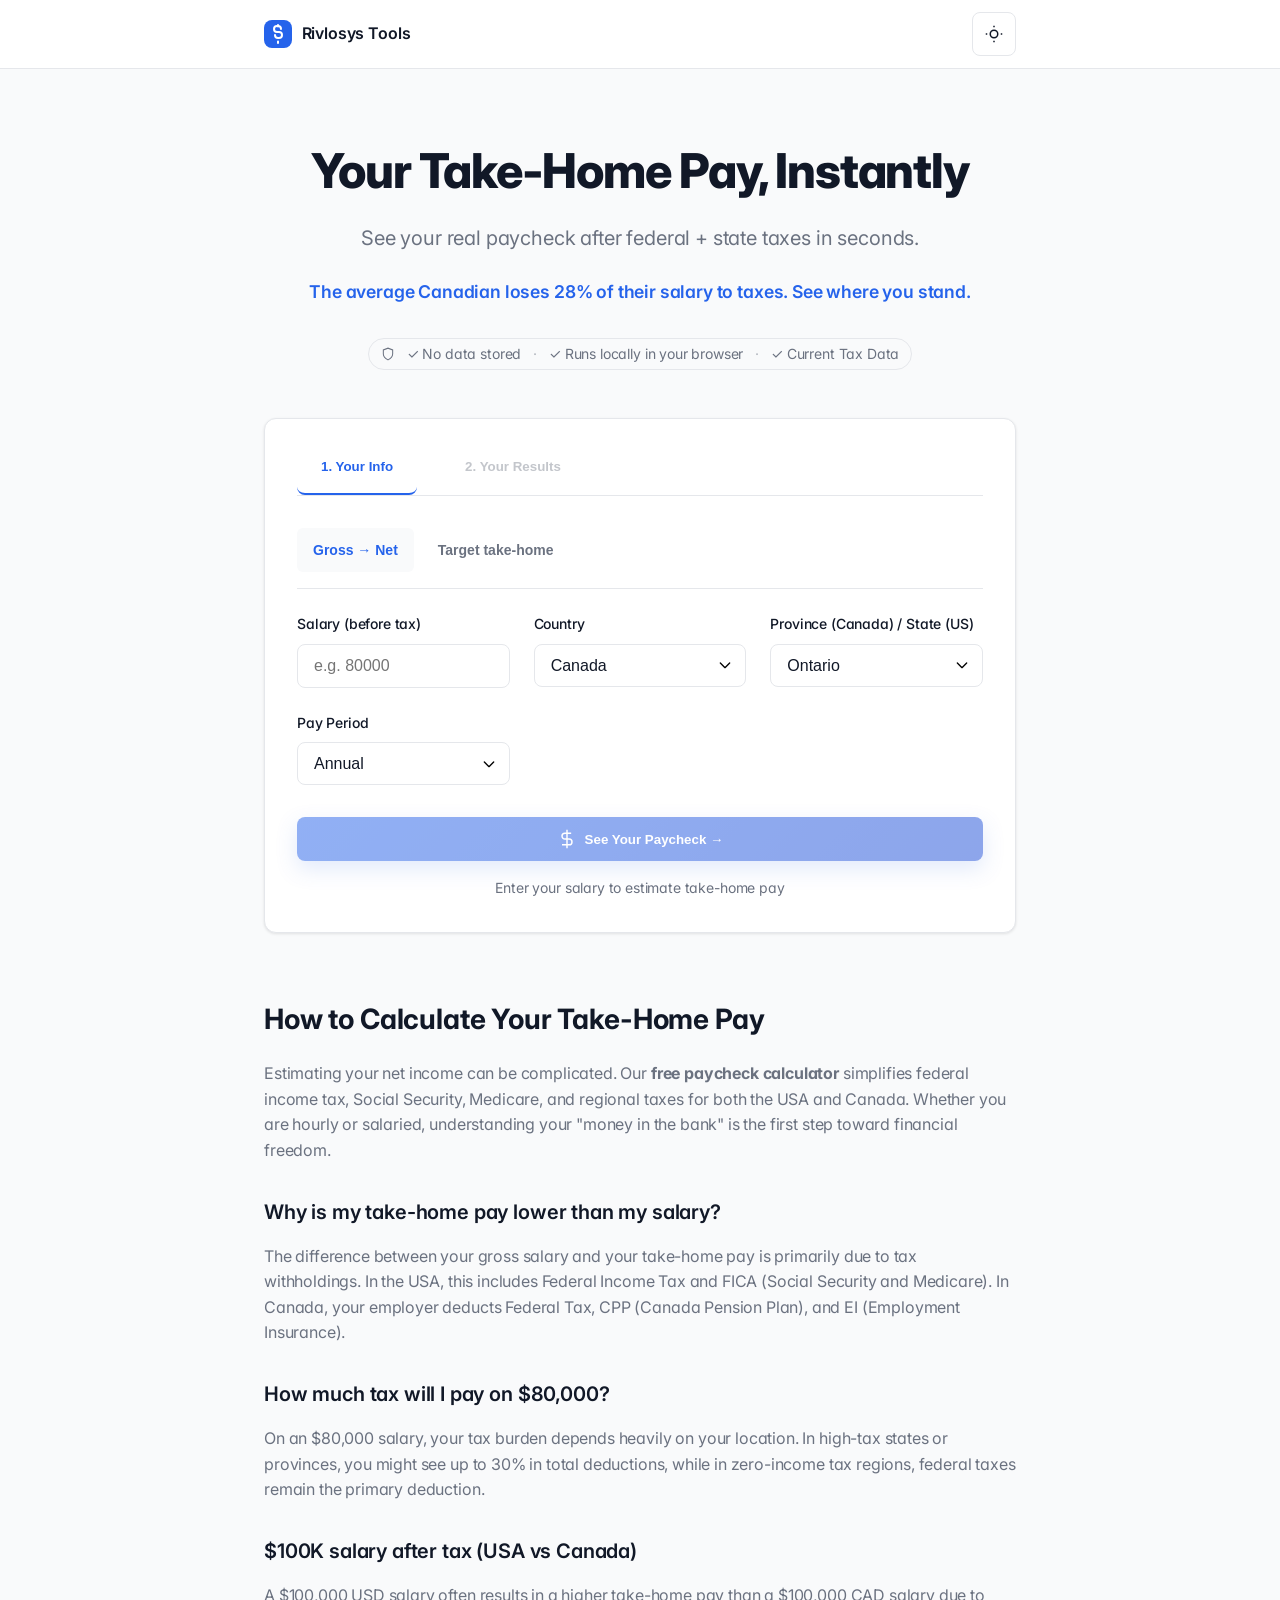
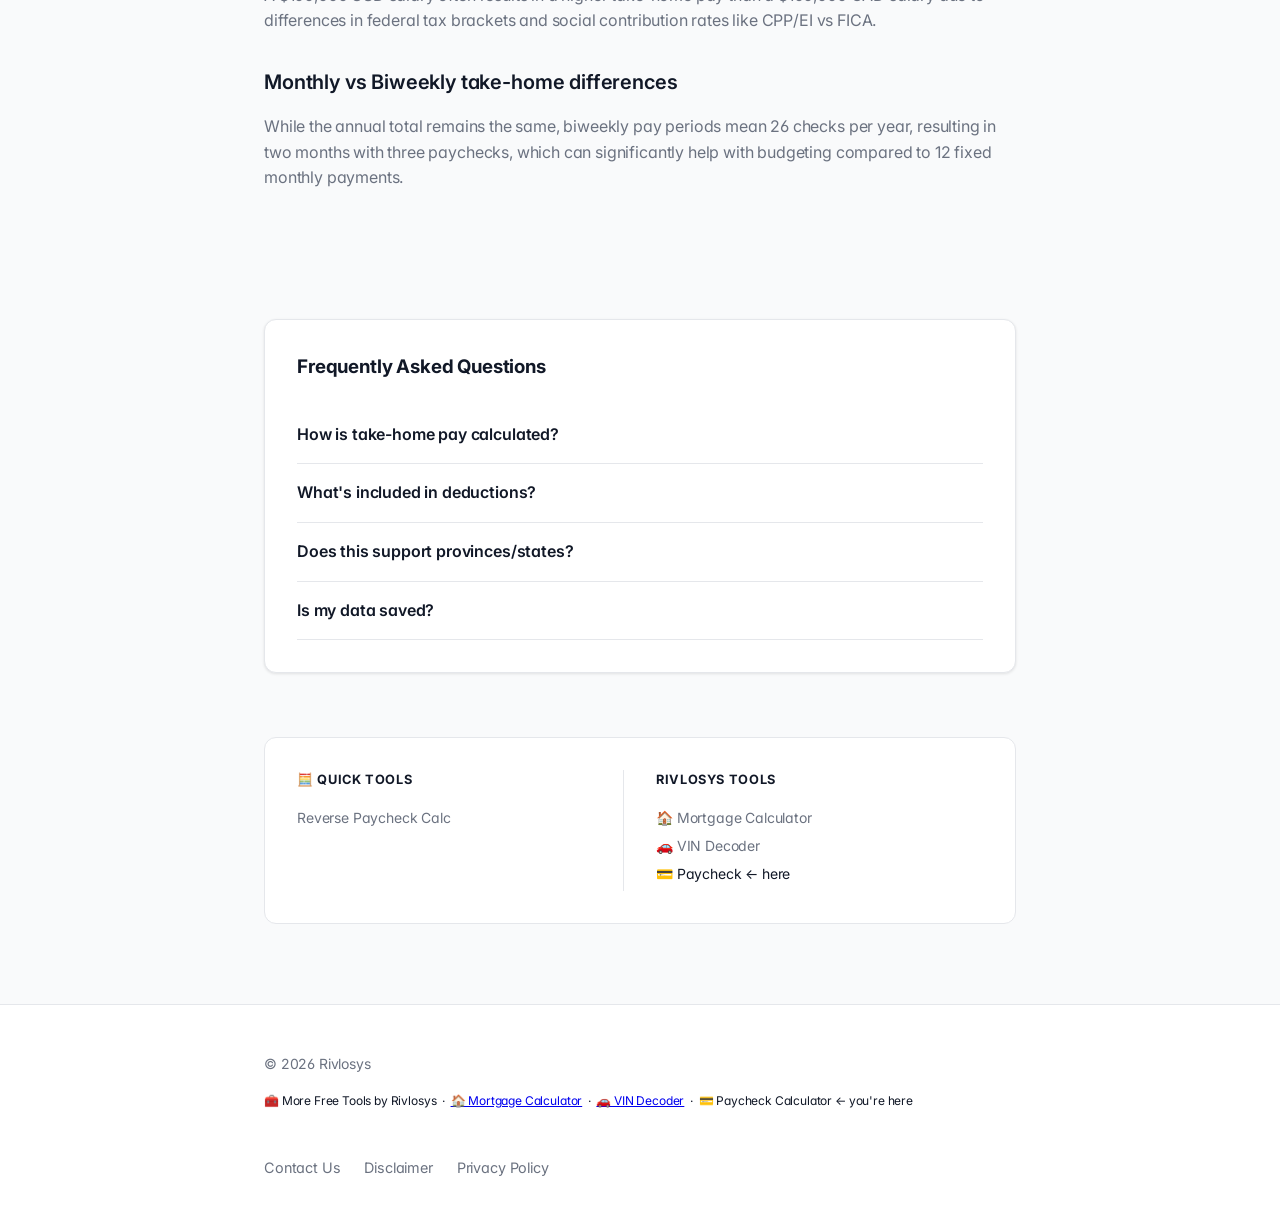
==== index.html @ 994941cb "Add files via upload" ====
<!DOCTYPE html>
<html lang="en">
<head>
    <meta charset="UTF-8">
    <meta name="viewport" content="width=device-width, initial-scale=1.0">
    <!-- Google tag (gtag.js) -->
    <script async src="https://www.googletagmanager.com/gtag/js?id=G-M5DQ95JYRM"></script>
    <script>
      window.dataLayer = window.dataLayer || [];
      function gtag(){dataLayer.push(arguments);}
      gtag('js', new Date());

      gtag('config', 'G-M5DQ95JYRM');
    </script>
    <!-- Favicon -->
    <link rel="icon" href="data:image/svg+xml,<svg xmlns='http://www.w3.org/2000/svg' viewBox='0 0 28 28'><rect width='28' height='28' rx='8' fill='%232563eb'/><path d='M17 9a3 3 0 0 0-3-3h-1a3 3 0 0 0 0 6h2a3 3 0 0 1 0 6h-1a3 3 0 0 1-3-3M14 4v1.5M14 22.5V24' stroke='white' stroke-width='2.5' stroke-linecap='round'/></svg>">
    <link rel="apple-touch-icon" href="favicon.svg">
    <title>Salary After Tax Calculator — See Your Take‑Home Pay Instantly (USA & Canada)</title>
    <meta name="description" id="meta-desc" content="Free paycheck calculator for USA & Canada. Enter your salary → see exact take-home after federal tax, state/province tax, CPP, EI, and Social Security. No signup needed.">
    <meta name="robots" content="index, follow">
    <link rel="canonical" href="https://pay.usecos.app/">
    <link rel="preload" as="style" href="style.css">
    <meta name="theme-color" content="#2563eb">
    <link rel="manifest" href="manifest.json">
    <meta name="google-site-verification" content="zyUtsY8FCC6ZT__42zRbLUeZsHwuc7UxLgiF5rNwD3w" />

    <!-- Open Graph / Facebook -->
    <meta property="og:type" content="website">
    <meta property="og:url" content="https://pay.usecos.app/">
    <meta property="og:title" content="Paycheck Calculator USA & Canada — Free Take-Home Pay">
    <meta property="og:description" content="Free paycheck calculator for USA and Canada. See take-home pay after federal tax, CPP, EI, Social Security.">
    <meta property="og:site_name" content="Rivlosys Tools">
    <meta property="og:locale" content="en_US">

    <!-- Twitter -->
    <meta property="twitter:card" content="summary_large_image">
    <meta property="twitter:url" content="https://pay.usecos.app/">
    <meta property="twitter:title" content="Paycheck Calculator USA & Canada — Free Take-Home Pay">
    <meta property="twitter:description" content="Free paycheck calculator for USA and Canada. See take-home pay after federal tax, CPP, EI, Social Security.">

    <link rel="preconnect" href="https://fonts.googleapis.com">
    <link rel="preconnect" href="https://fonts.gstatic.com" crossorigin>
    <link href="https://fonts.googleapis.com/css2?family=Inter:wght@400;500;600&display=swap" rel="stylesheet">
    <link rel="stylesheet" href="style.css">

    <script type="application/ld+json">
    {
      "@context": "https://schema.org",
      "@type": "WebApplication",
      "name": "Paycheck Calculator Canada & USA",
      "url": "https://pay.usecos.app/",
      "description": "Free paycheck calculator for USA and Canada. See exact take-home pay after federal tax, CPP, EI, and Social Security. No signup needed.",
      "applicationCategory": "FinanceApplication",
      "operatingSystem": "All",
      "offers": {
        "@type": "Offer",
        "price": "0",
        "priceCurrency": "CAD"
      }
    }
    </script>
    <script type="application/ld+json">
    {
      "@context": "https://schema.org",
      "@type": "BreadcrumbList",
      "itemListElement": [{
        "@type": "ListItem",
        "position": 1,
        "name": "Home",
        "item": "https://pay.usecos.app/"
      }]
    }
    </script>
    <script type="application/ld+json">
    {
      "@context": "https://schema.org",
      "@type": "WebSite",
      "url": "https://pay.usecos.app/",
      "potentialAction": {
        "@type": "SearchAction",
        "target": "https://pay.usecos.app/?q={search_term_string}",
        "query-input": "required name=search_term_string"
      }
    }
    </script>
    <script type="application/ld+json">
    {
      "@context": "https://schema.org",
      "@type": "FAQPage",
      "mainEntity": [{
        "@type": "Question",
        "name": "Is the Rivlosys Paycheck Calculator free to use?",
        "acceptedAnswer": { "@type": "Answer", "text": "Yes, it is 100% free and does not store your data." }
      },
      {
        "@type": "Question",
        "name": "Does this support both USA and Canada tax brackets?",
        "acceptedAnswer": { "@type": "Answer", "text": "Yes, it supports standard federal tax brackets for both the United States and Canada." }
      },
      {
        "@type": "Question",
        "name": "Does it include provincial or state taxes?",
        "acceptedAnswer": { "@type": "Answer", "text": "Yes — select your state or province from the dropdown for a combined federal + regional estimate." }
      },
      {
        "@type": "Question",
        "name": "Is my salary data stored?",
        "acceptedAnswer": { "@type": "Answer", "text": "No. All calculations happen locally in your browser. No data is sent to our servers." }
      }]
    }
    </script>
    <script type="application/ld+json">
    {
      "@context": "https://schema.org",
      "@type": "HowTo",
      "name": "How to calculate your paycheck",
      "step": [
        {
          "@type": "HowToStep",
          "name": "Enter Amount",
          "text": "Enter your gross pay amount."
        },
        {
          "@type": "HowToStep",
          "name": "Select Region",
          "text": "Select your country and pay period."
        },
        {
          "@type": "HowToStep",
          "name": "Calculate",
          "text": "Click calculate to see your take-home pay."
        }
      ]
    }
    </script>
    <script src="app.js" defer></script>
</head>
    <body>
    <header>
        <nav class="container">
            <div class="logo">
                <svg width="28" height="28" viewBox="0 0 28 28" fill="none" xmlns="http://www.w3.org/2000/svg">
                    <rect width="28" height="28" rx="8" fill="#2563eb"/>
                    <path d="M17 9a3 3 0 0 0-3-3h-1a3 3 0 0 0 0 6h2a3 3 0 0 1 0 6h-1a3 3 0 0 1-3-3M14 5v1.5M14 21.5V23" stroke="white" stroke-width="2" stroke-linecap="round"/>
                </svg>
                <span>Rivlosys Tools</span>
            </div>
            <button id="theme-toggle" aria-label="Toggle dark mode" class="icon-btn">
                <svg id="sun-icon" width="18" height="18" viewBox="0 0 24 24" fill="none" stroke="currentColor" stroke-width="2"><circle cx="12" cy="12" r="5"/><line x1="12" y1="1" x2="12" y2="3"/><line x1="12" y1="21" x2="12" y2="23"/><line x1="1" y1="12" x2="3" y2="12"/><line x1="21" y1="12" x2="23" y2="12"/></svg>
                <svg id="moon-icon" class="hidden" width="18" height="18" viewBox="0 0 24 24" fill="none" stroke="currentColor" stroke-width="2"><path d="M21 12.79A9 9 0 1 1 11.21 3 7 7 0 0 0 21 12.79z"/></svg>
            </button>
        </nav>
    </header>

    <main class="container">
        <section class="hero">
            <h1 id="main-h1">Your Take-Home Pay, Instantly</h1>
            <p class="hero-sub">See your real paycheck after federal + state taxes in seconds.</p>
            <p class="hook-line">The average Canadian loses 28% of their salary to taxes. See where you stand.</p>
            <div class="trust-bar">
                <svg width="14" height="14" viewBox="0 0 24 24" fill="none" stroke="currentColor" stroke-width="1.75"><path d="M12 22s8-4 8-10V5l-8-3-8 3v7c0 6 8 10 8 10z"/></svg>
                <span>✓ No data stored</span>
                <span>✓ Runs locally in your browser</span>
                <span>✓ Current Tax Data</span>
            </div>
        </section>

        <div class="card">
            <div class="step-nav">
                <button class="step-item active" id="step-1-tab">1. Your Info</button>
                <button class="step-item" id="step-2-tab" disabled>2. Your Results</button>
            </div>

            <div id="step-1-content">
                <div class="tabs">
                    <button id="mode-gross" class="tab-btn active">Gross → Net</button>
                    <button id="mode-net" class="tab-btn">Target take-home</button>
                </div>
                <div class="input-grid">
                    <div class="input-group">
                        <label for="amount">Salary (before tax)</label>
                        <div class="input-wrapper">
                            <input type="number" id="amount" placeholder="0.00" min="0" step="any" autocomplete="off">
                            <button id="paste-btn" type="button" aria-label="Paste">
                                <svg width="20" height="20" viewBox="0 0 24 24" fill="none" stroke="currentColor" stroke-width="1.75"><path d="M16 4h2a2 2 0 0 1 2 2v14a2 2 0 0 1-2 2H6a2 2 0 0 1-2-2V6a2 2 0 0 1 2-2h2"/><rect x="8" y="2" width="8" height="4" rx="1" ry="1"/></svg>
                            </button>
                        </div>
                    </div>
                    <div class="input-group">
                        <label for="from-currency">Country</label>
                        <select id="from-currency">
                            <option value="USA">United States</option>
                            <option value="CAN">Canada</option>
                        </select>
                    </div>
                    <div class="input-group" id="region-group">
                        <label for="region">Province (Canada) / State (US)</label>
                        <select id="region">
                            <!-- Populated by JS -->
                        </select>
                    </div>
                    <div class="input-group">
                        <label for="pay-period">Pay Period</label>
                        <select id="pay-period">
                            <option value="annual">Annual</option>
                            <option value="monthly">Monthly</option>
                            <option value="biweekly">Bi-Weekly</option>
                            <option value="weekly">Weekly</option>
                        </select>
                    </div>
                </div>

                <div class="actions">
                    <button id="convert-btn" type="button" class="primary-btn" disabled title="Enter your salary above to calculate">
                        <svg width="20" height="20" viewBox="0 0 24 24" fill="none" stroke="currentColor" stroke-width="1.75"><path d="M12 1v22M17 5H9.5a3.5 3.5 0 0 0 0 7h5a3.5 3.5 0 0 1 0 7H6"/></svg>
                        See Your Paycheck →
                    </button>
                    <button id="reset-btn" class="secondary-btn">
                        <svg width="20" height="20" viewBox="0 0 24 24" fill="none" stroke="currentColor" stroke-width="1.75"><path d="M3 12a9 9 0 0 1 9-9 9.75 9.75 0 0 1 6.74 2.74L21 8"/><path d="M21 3v5h-5"/><path d="M21 12a9 9 0 0 1-9 9 9.75 9.75 0 0 1-6.74-2.74L3 16"/><path d="M8 16H3v5"/></svg>
                        Reset
                    </button>
                </div>
                <div id="calc-error" class="hidden error-text"></div>
                <p id="empty-hint" class="muted" style="text-align: center; margin-top: 1rem;">Enter your salary to estimate take-home pay</p>
            </div>

            <div id="step-2-content" class="hidden">
                <div id="loading-skeleton" class="skeleton hidden"></div>
                <section id="result-area" class="hidden">
            <div class="result-card">
                <div id="insight-headline" class="insight-headline"></div>
                <div class="results-grid">
                    <div class="metric-card primary-metric">
                        <span class="metric-label">Monthly Take-Home</span>
                        <span class="metric-value" id="monthly-takehome">$0.00</span>
                    </div>
                    <div class="metric-card">
                        <span class="metric-label">Annual Net Income</span>
                        <span class="metric-value" id="annual-takehome">$0.00</span>
                    </div>
                    <div class="metric-card">
                        <span class="metric-label">Estimated Hourly</span>
                        <span class="metric-value" id="hourly-takehome">$0.00</span>
                    </div>
                </div>
                <div id="result-text" class="keep-rate-line"></div>
                <div id="result-viz" class="viz-container"></div>
                <div id="result-breakdown" class="result-breakdown muted"></div>
                <div class="badge" id="result-count">0 calculations so far</div>
                <div class="export-tools">
                    <button id="print-btn" class="icon-btn" aria-label="Print"><svg width="16" height="16" viewBox="0 0 24 24" fill="none" stroke="currentColor" stroke-width="2"><polyline points="6 9 6 2 18 2 18 9"/><path d="M6 18H4a2 2 0 0 1-2-2v-5a2 2 0 0 1 2-2h16a2 2 0 0 1 2 2v5a2 2 0 0 1-2 2h-2"/><rect x="6" y="14" width="12" height="8"/></svg></button>
                    <button id="copy-btn" class="icon-btn" aria-label="Copy"><svg width="16" height="16" viewBox="0 0 24 24" fill="none" stroke="currentColor" stroke-width="2"><rect x="9" y="9" width="13" height="13" rx="2" ry="2"/><path d="M5 15H4a2 2 0 0 1-2-2V4a2 2 0 0 1 2-2h9a2 2 0 0 1 2 2v1"/></svg></button>
                    <button id="share-btn" class="icon-btn" aria-label="Share Link" title="Share this estimate"><svg width="16" height="16" viewBox="0 0 24 24" fill="none" stroke="currentColor" stroke-width="2"><path d="M4 12v8a2 2 0 0 0 2 2h12a2 2 0 0 0 2-2v-8"/><polyline points="16 6 12 2 8 6"/><line x1="12" y1="2" x2="12" y2="15"/></svg></button>
                    <button id="qr-btn" class="icon-btn" aria-label="Show QR Code" title="Scan to share on mobile"><svg width="16" height="16" viewBox="0 0 24 24" fill="none" stroke="currentColor" stroke-width="2"><rect x="3" y="3" width="7" height="7"/><rect x="14" y="3" width="7" height="7"/><rect x="3" y="14" width="7" height="7"/><path d="M14 14h3m0 0h4m-4 0v3m0 3h3m-3 0h-3m3 0v-3"/></svg></button>
                    <button id="csv-btn" class="icon-btn" aria-label="Download CSV"><svg width="16" height="16" viewBox="0 0 24 24" fill="none" stroke="currentColor" stroke-width="2"><path d="M21 15v4a2 2 0 0 1-2 2H5a2 2 0 0 1-2-2v-4"/><polyline points="7 10 12 15 17 10"/><line x1="12" y1="15" x2="12" y2="3"/></svg></button>
                </div>
                <div id="qr-container" class="hidden" style="margin-top: 1rem; text-align: center;">
                    <p class="muted" style="margin-bottom: 0.5rem;">Scan to open on mobile:</p>
                    <img id="qr-code-img" src="" alt="QR Code" style="border: 4px solid white; border-radius: 8px; background: white;">
                </div>
                <div class="reverse-cta">
                    <button id="reverse-mode-btn" class="secondary-btn">
                        What salary gives me this take-home?
                    </button>
                </div>
                <div id="feedback-row" class="feedback-row hidden"></div>
                <div id="donate-container" class="hidden">
                    <a href="https://www.buymeacoffee.com/rivlosys" target="_blank" rel="noopener noreferrer" class="bmc-btn">
                        <svg width="18" height="18" viewBox="0 0 24 24" fill="none" stroke="currentColor" stroke-width="2"><path d="M18 8h1a4 4 0 0 1 0 8h-1"/><path d="M2 8h16v9a4 4 0 0 1-4 4H6a4 4 0 0 1-4-4V8z"/><line x1="6" y1="1" x2="6" y2="4"/><line x1="10" y1="1" x2="10" y2="4"/><line x1="14" y1="1" x2="14" y2="4"/></svg>
                        Buy Me a Coffee
                    </a>
                    <p class="tagline">Enjoyed it? Keep it free.</p>
                </div>
            </div>
            <div class="compare-box">
                <p class="muted" style="margin-bottom: 0.75rem;">Compare with other salaries:</p>
                <div id="compare-links" class="chips-container" style="justify-content: center;"></div>
            </div>
                </section>
            </div>
        </div>

        <section class="content-seo">
            <div class="seo-text">
                <h2>How to Calculate Your Take-Home Pay</h2>
                <p>Estimating your net income can be complicated. Our <strong>free paycheck calculator</strong> simplifies federal income tax, Social Security, Medicare, and regional taxes for both the USA and Canada. Whether you are hourly or salaried, understanding your "money in the bank" is the first step toward financial freedom.</p>
                
                <h3>Why is my take-home pay lower than my salary?</h3>
                <p>The difference between your gross salary and your take-home pay is primarily due to tax withholdings. In the USA, this includes Federal Income Tax and FICA (Social Security and Medicare). In Canada, your employer deducts Federal Tax, CPP (Canada Pension Plan), and EI (Employment Insurance).</p>

                <h3>How much tax will I pay on $80,000?</h3>
                <p>On an $80,000 salary, your tax burden depends heavily on your location. In high-tax states or provinces, you might see up to 30% in total deductions, while in zero-income tax regions, federal taxes remain the primary deduction.</p>

                <h3>$100K salary after tax (USA vs Canada)</h3>
                <p>A $100,000 USD salary often results in a higher take-home pay than a $100,000 CAD salary due to differences in federal tax brackets and social contribution rates like CPP/EI vs FICA.</p>

                <h3>Monthly vs Biweekly take-home differences</h3>
                <p>While the annual total remains the same, biweekly pay periods mean 26 checks per year, resulting in two months with three paychecks, which can significantly help with budgeting compared to 12 fixed monthly payments.</p>
            </div>
        </section>

        <section class="history-section">
            <h3 class="section-title">Recent Calculations
                <button id="clear-history-btn" class="icon-btn" aria-label="Clear history" style="width:30px;height:30px;margin-left:auto;">
                    <svg width="14" height="14" viewBox="0 0 24 24" fill="none" stroke="currentColor" stroke-width="2"><path d="M3 6h18M19 6v14c0 1-1 2-2 2H7c-1 0-2-1-2-2V6M8 6V4c0-1 1-2 2-2h4c1 0 2 1 2 2v2"/></svg>
                </button>
            </h3>
            <div id="history-chips" class="chips-container"></div>
        </section>

        <section class="faq-section card">
            <h3>Frequently Asked Questions</h3>
            <details>
                <summary>How is take-home pay calculated?</summary>
                <p>We use current federal tax brackets for both the US and Canada to estimate your income after tax. It includes Social Security, Medicare, CPP, and EI where applicable.</p>
            </details>
            <details>
                <summary>What's included in deductions?</summary>
                <p>Calculations include Federal Income Tax, Social Security/Medicare for USA, and CPP/EI for Canada.</p>
            </details>
            <details>
                <summary>Does this support provinces/states?</summary>
                <p>Yes — select your state or province from the dropdown for a combined federal + regional estimate.</p>
            </details>
            <details>
                <summary>Is my data saved?</summary>
                <p>No. All calculations are done in your browser. No data is sent to our servers.</p>
            </details>
        </section>

        <section class="link-grid">
            <div class="grid-item">
                <h4>🧮 Quick Tools</h4>
                <a href="https://pay.usecos.app/?mode=net-to-gross">Reverse Paycheck Calc</a>
            </div>
            <div class="grid-item">
                <h4> Rivlosys Tools</h4>
                <a href="https://mortgage.usecos.app/" rel="noopener">🏠 Mortgage Calculator</a>
                <a href="https://vin.usecos.app/" rel="noopener">🚗 VIN Decoder</a>
                <a href="https://pay.usecos.app/" style="color:var(--muted); pointer-events:none; cursor:default;">💳 Paycheck ← here</a>
            </div>
        </section>
    </main>

    <footer>
        <div class="container footer-content">
            <div class="footer-brand">
                <p class="muted">© <span id="footer-year"></span> Rivlosys</p>
                <div style="margin-bottom:14px; font-size:12px; color: var(--muted);">
                  🧰 More Free Tools by Rivlosys &nbsp;·&nbsp;
                  <a href="https://mortgage.usecos.app" rel="noopener">🏠 Mortgage Calculator</a> &nbsp;·&nbsp;
                  <a href="https://vin.usecos.app" rel="noopener">🚗 VIN Decoder</a> &nbsp;·&nbsp;
                  <span style="color: var(--muted); cursor: default;">💳 Paycheck Calculator ← you're here</span>
                </div>
            </div>
            <div class="footer-links">
                <a href="contact.html">Contact Us</a>
                <a href="#" id="pwa-install" class="hidden">Install App</a>
                <a href="disclaimer.html">Disclaimer</a>
                <a href="privacy.html">Privacy Policy</a>
            </div>
        </div>
    </footer>
    <button id="sticky-cta" class="primary-btn">See Your Paycheck</button>
</body>
</html>
---- style.css ----
:root {
    --primary: #2563eb;
    --primary-hover: #1d4ed8;
    --bg: #f9fafb;
    --card-bg: #ffffff;
    --text: #111827;
    --text-muted: #6b7280;
    --border: #e5e7eb;
    --radius: 12px;
}

body.dark-mode {
    --bg: #0f172a;
    --card-bg: #1e293b;
    --text: #f8fafc;
    --text-muted: #94a3b8;
    --border: #334155;
}

* { box-sizing: border-box; margin: 0; padding: 0; }
body { 
    font-family: 'Inter', sans-serif; 
    background: var(--bg); 
    color: var(--text); 
    line-height: 1.6; 
    transition: background 0.3s ease; 
    font-feature-settings: "cv02", "cv03", "cv04", "cv11";
    letter-spacing: -0.01em;
}
.container { max-width: 800px; margin: 0 auto; padding: 0 1.5rem; }

header { background: var(--card-bg); border-bottom: 1px solid var(--border); padding: 0.75rem 0; }
nav { display: flex; justify-content: space-between; align-items: center; }
.logo { display: flex; align-items: center; gap: 0.6rem; font-weight: 600; }
.logo svg { flex-shrink: 0; }

.hero { text-align: center; padding: 4rem 0 3rem; }
h1 { font-size: 3rem; font-weight: 800; margin-bottom: 0.75rem; transition: opacity 0.3s; letter-spacing: -0.025em; }
.hero-sub { font-size: 1.25rem; color: var(--text-muted); margin-bottom: 1.5rem; }
.hook-line {
    font-weight: 600;
    color: var(--primary);
    margin-bottom: 2rem;
    font-size: 1.1rem;
    animation: fadeIn 0.8s ease-out;
}
.trust-bar { display: inline-flex; align-items: center; gap: 0.75rem; color: var(--text-muted); font-size: 0.875rem; border: 1px solid var(--border); padding: 0.25rem 0.75rem; border-radius: 99px; }
.trust-bar span:not(:last-child)::after { content: "·"; margin-left: 0.75rem; opacity: 0.5; }

.card { background: var(--card-bg); border: 1px solid var(--border); border-radius: var(--radius); padding: 2rem; box-shadow: 0 1px 3px rgba(0,0,0,0.1); }
.input-grid { display: grid; grid-template-columns: repeat(auto-fit, minmax(200px, 1fr)); gap: 1.5rem; margin-bottom: 2rem; }
.input-group label { display: block; font-size: 0.875rem; font-weight: 500; margin-bottom: 0.5rem; }

.step-nav {
    display: flex;
    gap: 1.5rem;
    margin-bottom: 2rem;
    border-bottom: 1px solid var(--border);
}
.step-item {
    padding-bottom: 0.75rem;
    font-weight: 600;
    background: none;
    border: none;
    color: var(--text-muted);
    cursor: pointer;
    border-bottom: 2px solid transparent;
    transition: 0.2s;
}
.step-item.active {
    color: var(--primary);
    border-bottom-color: var(--primary);
}
.step-item:disabled { opacity: 0.4; cursor: not-allowed; }

.tabs { display: flex; gap: 0.5rem; margin-bottom: 1.5rem; border-bottom: 1px solid var(--border); padding-bottom: 1rem; }
.tab-btn { background: none; border: none; padding: 0.5rem 1rem; font-size: 0.875rem; color: var(--text-muted); border-radius: 6px; cursor: pointer; transition: 0.2s; }
.tab-btn.active { background: var(--bg); color: var(--primary); font-weight: 600; }
.tab-btn:hover:not(.active) { background: var(--border); color: var(--text); }

.input-wrapper { position: relative; display: flex; }
input, select { width: 100%; padding: 0.75rem 1rem; border: 1px solid var(--border); border-radius: 8px; background: var(--card-bg); color: var(--text); font-size: 1rem; transition: border-color 0.2s; appearance: none; -webkit-appearance: none; }
input:focus, select:focus { outline: none; border-color: var(--primary); box-shadow: 0 0 0 2px rgba(37, 99, 235, 0.1); }
select { background-image: url("data:image/svg+xml,%3Csvg xmlns='http://www.w3.org/2000/svg' fill='none' viewBox='0 0 24 24' stroke='currentColor'%3E%3Cpath stroke-linecap='round' stroke-linejoin='round' stroke-width='2' d='M19 9l-7 7-7-7'%3E%3C/path%3E%3C/svg%3E"); background-repeat: no-repeat; background-position: right 0.75rem center; background-size: 1rem; padding-right: 2.5rem; }

#paste-btn { position: absolute; right: 0.5rem; top: 50%; transform: translateY(-50%); background: transparent; border: none; color: var(--text-muted); cursor: pointer; height: 32px; width: 32px; display: flex; align-items: center; justify-content: center; }

.actions { display: flex; gap: 1rem; }
button { min-height: 44px; padding: 0 1.5rem; border-radius: 8px; font-weight: 600; cursor: pointer; transition: opacity 0.2s, transform 0.1s; display: inline-flex; align-items: center; justify-content: center; gap: 0.5rem; }
button:active { transform: scale(0.98); }

button.primary-btn:hover { background: var(--primary-hover); }
button.secondary-btn:hover { background: var(--bg); border-color: var(--primary); color: var(--primary); transform: translateY(-1px); }
.primary-btn { 
    background: linear-gradient(135deg, #2563eb, #1d4ed8); 
    color: white; 
    border: none; 
    flex: 2; 
    box-shadow: 0 8px 20px rgba(37, 99, 235, 0.25);
}
.primary-btn:hover { transform: translateY(-1px); }
.primary-btn:disabled { opacity: 0.5; cursor: not-allowed; pointer-events: none; }
.secondary-btn { background: transparent; border: 1px solid var(--border); color: var(--text); flex: 1; }

.skeleton { min-height: 250px; background: var(--border); border-radius: var(--radius); margin: 2rem 0; animation: pulse 1.5s infinite; }
@keyframes pulse { 0%, 100% { opacity: 0.5; } 50% { opacity: 0.8; } }

.result-card { display: flex; flex-direction: column; gap: 1.25rem; text-align: center; background: var(--card-bg); border: 1px solid var(--border); border-radius: var(--radius); padding: 1.5rem; margin: 2rem 0; width: 100%; }
.insight-headline {
    font-size: 1.15rem;
    font-weight: 600;
    color: #ef4444;
    padding: 0.75rem;
    background: rgba(239, 68, 68, 0.08);
    border-radius: 8px;
}
#result-text {
    font-variant-numeric: tabular-nums;
    font-size: 1.5rem;
    font-weight: 700;
    color: var(--primary);
    margin-bottom: 0.5rem;
    line-height: 1.3;
}

.keep-rate-line {
    font-size: 1.1rem;
    font-weight: 500;
    color: var(--text);
    margin-top: 0.25rem;
}

.insight-line {
    margin-top: 1.5rem;
    font-weight: 500;
    color: var(--primary);
}

.result-breakdown {
    width: 100%;
    text-align: left;
}
.breakdown-table {
    width: 100%;
    border-collapse: collapse;
    text-align: left;
}

.result-note {
    margin-top: 1.5rem;
    font-size: 0.85rem;
}

.reverse-cta { margin-top: 1rem; }
.reverse-cta .secondary-btn { width: 100%; }

/* Breakdown table styling */
.breakdown-table td {
    padding: 0.4rem 0.5rem;
    font-size: 0.875rem;
    vertical-align: top;
    border-bottom: 1px solid var(--border);
}
.breakdown-table td:last-child {
    text-align: right;
    white-space: nowrap;
}
.breakdown-table .total-row td {
    border-bottom: none;
    padding-top: 0.6rem;
}

.badge { display: inline-block; padding: 0.25rem 0.75rem; background: var(--bg); border: 1px solid var(--border); border-radius: 99px; font-size: 0.75rem; margin-top: 1rem; }

.export-tools { display: flex; justify-content: center; gap: 0.75rem; margin: 1.5rem 0; }
.icon-btn { width: 44px; height: 44px; background: var(--card-bg); border: 1px solid var(--border); color: var(--text); padding: 0; }
.icon-btn:hover { background: var(--bg); border-color: var(--primary); color: var(--primary); }

.feedback-row { border-top: 1px solid var(--border); padding-top: 1.5rem; margin-top: 1.5rem; display: flex; flex-direction: column; align-items: center; gap: 1rem; }
.feedback-btns { display: flex; gap: 0.75rem; }
.fb-btn { height: 40px; padding: 0 1rem; background: transparent; border: 1px solid var(--border); color: var(--text); font-size: 0.875rem; }

.error-text { color: #ef4444; font-size: 0.875rem; margin-top: 0.75rem; text-align: center; }

#result-area {
    min-width: 0;
}
.compare-box { 
    margin-top: 1.5rem; 
    text-align: center; 
    padding: 1rem 0;
}

.bmc-btn { background: #FFDD00; color: #000; padding: 0.75rem 1.5rem; border-radius: 12px; text-decoration: none; font-weight: 700; margin-top: 2rem; display: inline-flex; align-items: center; gap: 0.5rem; }
.tagline { font-size: 0.8rem; color: var(--text-muted); margin-top: 0.5rem; }

.history-section { margin-top: 3rem; }
.section-title { font-size: 1rem; margin-bottom: 1rem; display: flex; align-items: center; gap: 0.5rem; }
.chips-container { display: flex; flex-wrap: wrap; gap: 0.5rem; }
.chip { padding: 0.4rem 0.8rem; background: var(--card-bg); border: 1px solid var(--border); border-radius: 99px; font-size: 0.8rem; cursor: pointer; transition: all 0.2s; }
.chip {
    max-width: 180px;
    white-space: nowrap;
    overflow: hidden;
    text-overflow: ellipsis;
}
.chip:hover { border-color: var(--primary); color: var(--primary); background: rgba(37, 99, 235, 0.05); transform: translateY(-1px); }

.content-seo { padding: 4rem 0; }
.seo-text h2 { font-size: 1.75rem; margin-bottom: 1.25rem; font-weight: 700; }
.seo-text h3 { font-size: 1.25rem; margin: 2rem 0 1rem; font-weight: 600; }
.seo-text p { color: var(--text-muted); margin-bottom: 1rem; }

.icon-btn svg, .primary-btn svg, .secondary-btn svg {
    transition: transform 0.2s ease;
}
.icon-btn:hover svg, .primary-btn:hover svg {
    transform: scale(1.1);
}

#sticky-cta {
    position: fixed;
    bottom: 1.5rem;
    left: 1.5rem;
    right: 1.5rem;
    z-index: 100;
    box-shadow: 0 10px 25px rgba(37, 99, 235, 0.4);
    display: none;
}

@media (max-width: 600px) {
    #sticky-cta.show {
        display: flex;
    }
}

.faq-section { margin-top: 3rem; }
.faq-section h3 { margin-bottom: 1.5rem; }
details { border-bottom: 1px solid var(--border); padding: 1rem 0; cursor: pointer; }
summary { font-weight: 600; list-style: none; display: flex; justify-content: space-between; align-items: center; }
details p { margin-top: 0.75rem; color: var(--text-muted); }

.link-grid { 
    display: grid;
    grid-template-columns: repeat(auto-fit, minmax(200px, 1fr));
    gap: 2rem;
    margin-top: 4rem; 
    padding: 2rem; 
    background: var(--card-bg); 
    border: 1px solid var(--border); 
    border-radius: var(--radius); 
}
.grid-item { border-right: 1px solid var(--border); padding-right: 1rem; }
.grid-item:last-child { border-right: none; padding-right: 0; }
.grid-item h4 { 
    margin-bottom: 1rem; 
    font-size: 0.8rem; 
    color: var(--text); 
    text-transform: uppercase;
    letter-spacing: 0.05em;
    font-weight: 700;
}
.grid-item a { display: block; color: var(--text-muted); text-decoration: none; font-size: 0.875rem; margin-bottom: 0.35rem; }
.grid-item a:hover { color: var(--primary); text-decoration: underline; }

footer { margin-top: 5rem; padding: 3rem 0; border-top: 1px solid var(--border); background: var(--card-bg); }
.footer-content { display: flex; justify-content: space-between; flex-wrap: wrap; gap: 2rem; align-items: start; }
.footer-brand { display: flex; flex-direction: column; gap: 1rem; }
.footer-tools-links { display: flex; flex-direction: column; gap: 0.4rem; font-size: 0.9rem; }
.footer-tools-links a { color: var(--text-muted); text-decoration: none; }
.footer-tools-links a:hover { color: var(--primary); }
.footer-links a { color: var(--text-muted); text-decoration: none; font-size: 0.9rem; margin-left: 1.5rem; }

@keyframes fadeIn {
    from { opacity: 0; transform: translateY(10px); }
    to { opacity: 1; transform: translateY(0); }
}

.hidden { display: none !important; }
.muted { color: var(--text-muted); font-size: 0.875rem; }

/* Iframe Embedding Utility */
body.is-iframe header, 
body.is-iframe footer, 
body.is-iframe .hero, 
body.is-iframe .content-seo, 
body.is-iframe .history-section, 
body.is-iframe .faq-section, 
body.is-iframe .link-grid, 
body.is-iframe #sticky-cta {
    display: none !important;
}
body.is-iframe main { padding: 0; }
body.is-iframe .card { border: none; box-shadow: none; padding: 0; }

@media (max-width: 600px) {
    h1 { font-size: 1.8rem; }
    .actions { flex-direction: column; }
    .link-grid { grid-template-columns: 1fr; }
    .grid-item { border-right: none; padding-right: 0; border-bottom: 1px solid var(--border); padding-bottom: 1.5rem; }
    .grid-item:last-child { border-bottom: none; padding-bottom: 0; }
    .footer-grid { flex-direction: column; text-align: center; }
    .footer-links a { margin: 0 0.5rem; }
}

/* KPI Display Cards */
.results-grid {
    display: grid;
    grid-template-columns: 1fr;
    gap: 1rem;
    margin-bottom: 1.5rem;
    width: 100%;
}
.primary-metric {
    grid-column: span 1;
    background: rgba(37, 99, 235, 0.06);
    border: 1px solid var(--primary, #2563eb);
}
.metric-card {
    padding: 1.25rem;
    border-radius: 8px;
    background: #f8fafc;
    display: flex;
    flex-direction: column;
    gap: 0.25rem;
    box-shadow: 0 1px 3px rgba(0,0,0,0.05);
}
.dark-mode .metric-card { background: #1e293b; }
.metric-label { font-size: 0.85rem; color: var(--text-muted); font-weight: 500; text-transform: uppercase; letter-spacing: 0.05em; }
.metric-value { font-size: 1.6rem; font-weight: 600; color: var(--text); }
.keep-rate-line { font-weight: 600; font-size: 1.2rem; margin: 1rem 0; text-align: center; color: var(--primary); width: 100%; }

/* Visualization Metric Rows Framework */
.viz-container {
    display: flex;
    flex-direction: column;
    gap: 1.25rem;
    width: 100%;
    background: #f8fafc;
    padding: 1.5rem;
    border-radius: 8px;
    border: 1px solid #e2e8f0;
    box-sizing: border-box;
}
.dark-mode .viz-container {
    background: #1e293b;
    border-color: #334155;
}
.viz-row {
    display: grid !important;
    grid-template-columns: 45px 1fr 55px !important;
    align-items: center;
    gap: 1rem;
    width: 100%;
}
.viz-label { font-weight: 500; font-size: 0.9rem; color: var(--text); text-align: left; width: auto; }
.viz-bar-bg { width: 100%; height: 14px; background: #e2e8f0; border-radius: 7px; overflow: hidden; position: relative; }
.dark-mode .viz-bar-bg { background: #334155; }
.viz-bar-fill { height: 100%; border-radius: 7px; transition: width 0.4s ease; }
.viz-bar-fill.keep { background: #10b981; }
.viz-bar-fill.tax { background: #f43f5e; }
.viz-percent { text-align: right; font-weight: 600; font-size: 0.9rem; color: var(--text); width: auto; }

/* Footer Adaptive Grid */
.footer-grid { display: grid; grid-template-columns: 1fr; gap: 1rem; text-align: center; }
@media (min-width: 600px) {
    .footer-grid { grid-template-columns: auto 1fr; text-align: left; }
    .footer-links { justify-self: end; display: grid; grid-auto-flow: column; gap: 1.5rem; }
    .footer-links a { margin-left: 0; }
}
---- style.css ----
:root {
    --primary: #2563eb;
    --primary-hover: #1d4ed8;
    --bg: #f9fafb;
    --card-bg: #ffffff;
    --text: #111827;
    --text-muted: #6b7280;
    --border: #e5e7eb;
    --radius: 12px;
}

body.dark-mode {
    --bg: #0f172a;
    --card-bg: #1e293b;
    --text: #f8fafc;
    --text-muted: #94a3b8;
    --border: #334155;
}

* { box-sizing: border-box; margin: 0; padding: 0; }
body { 
    font-family: 'Inter', sans-serif; 
    background: var(--bg); 
    color: var(--text); 
    line-height: 1.6; 
    transition: background 0.3s ease; 
    font-feature-settings: "cv02", "cv03", "cv04", "cv11";
    letter-spacing: -0.01em;
}
.container { max-width: 800px; margin: 0 auto; padding: 0 1.5rem; }

header { background: var(--card-bg); border-bottom: 1px solid var(--border); padding: 0.75rem 0; }
nav { display: flex; justify-content: space-between; align-items: center; }
.logo { display: flex; align-items: center; gap: 0.6rem; font-weight: 600; }
.logo svg { flex-shrink: 0; }

.hero { text-align: center; padding: 4rem 0 3rem; }
h1 { font-size: 3rem; font-weight: 800; margin-bottom: 0.75rem; transition: opacity 0.3s; letter-spacing: -0.025em; }
.hero-sub { font-size: 1.25rem; color: var(--text-muted); margin-bottom: 1.5rem; }
.hook-line {
    font-weight: 600;
    color: var(--primary);
    margin-bottom: 2rem;
    font-size: 1.1rem;
    animation: fadeIn 0.8s ease-out;
}
.trust-bar { display: inline-flex; align-items: center; gap: 0.75rem; color: var(--text-muted); font-size: 0.875rem; border: 1px solid var(--border); padding: 0.25rem 0.75rem; border-radius: 99px; }
.trust-bar span:not(:last-child)::after { content: "·"; margin-left: 0.75rem; opacity: 0.5; }

.card { background: var(--card-bg); border: 1px solid var(--border); border-radius: var(--radius); padding: 2rem; box-shadow: 0 1px 3px rgba(0,0,0,0.1); }
.input-grid { display: grid; grid-template-columns: repeat(auto-fit, minmax(200px, 1fr)); gap: 1.5rem; margin-bottom: 2rem; }
.input-group label { display: block; font-size: 0.875rem; font-weight: 500; margin-bottom: 0.5rem; }

.step-nav {
    display: flex;
    gap: 1.5rem;
    margin-bottom: 2rem;
    border-bottom: 1px solid var(--border);
}
.step-item {
    padding-bottom: 0.75rem;
    font-weight: 600;
    background: none;
    border: none;
    color: var(--text-muted);
    cursor: pointer;
    border-bottom: 2px solid transparent;
    transition: 0.2s;
}
.step-item.active {
    color: var(--primary);
    border-bottom-color: var(--primary);
}
.step-item:disabled { opacity: 0.4; cursor: not-allowed; }

.tabs { display: flex; gap: 0.5rem; margin-bottom: 1.5rem; border-bottom: 1px solid var(--border); padding-bottom: 1rem; }
.tab-btn { background: none; border: none; padding: 0.5rem 1rem; font-size: 0.875rem; color: var(--text-muted); border-radius: 6px; cursor: pointer; transition: 0.2s; }
.tab-btn.active { background: var(--bg); color: var(--primary); font-weight: 600; }
.tab-btn:hover:not(.active) { background: var(--border); color: var(--text); }

.input-wrapper { position: relative; display: flex; }
input, select { width: 100%; padding: 0.75rem 1rem; border: 1px solid var(--border); border-radius: 8px; background: var(--card-bg); color: var(--text); font-size: 1rem; transition: border-color 0.2s; appearance: none; -webkit-appearance: none; }
input:focus, select:focus { outline: none; border-color: var(--primary); box-shadow: 0 0 0 2px rgba(37, 99, 235, 0.1); }
select { background-image: url("data:image/svg+xml,%3Csvg xmlns='http://www.w3.org/2000/svg' fill='none' viewBox='0 0 24 24' stroke='currentColor'%3E%3Cpath stroke-linecap='round' stroke-linejoin='round' stroke-width='2' d='M19 9l-7 7-7-7'%3E%3C/path%3E%3C/svg%3E"); background-repeat: no-repeat; background-position: right 0.75rem center; background-size: 1rem; padding-right: 2.5rem; }

#paste-btn { position: absolute; right: 0.5rem; top: 50%; transform: translateY(-50%); background: transparent; border: none; color: var(--text-muted); cursor: pointer; height: 32px; width: 32px; display: flex; align-items: center; justify-content: center; }

.actions { display: flex; gap: 1rem; }
button { min-height: 44px; padding: 0 1.5rem; border-radius: 8px; font-weight: 600; cursor: pointer; transition: opacity 0.2s, transform 0.1s; display: inline-flex; align-items: center; justify-content: center; gap: 0.5rem; }
button:active { transform: scale(0.98); }

button.primary-btn:hover { background: var(--primary-hover); }
button.secondary-btn:hover { background: var(--bg); border-color: var(--primary); color: var(--primary); transform: translateY(-1px); }
.primary-btn { 
    background: linear-gradient(135deg, #2563eb, #1d4ed8); 
    color: white; 
    border: none; 
    flex: 2; 
    box-shadow: 0 8px 20px rgba(37, 99, 235, 0.25);
}
.primary-btn:hover { transform: translateY(-1px); }
.primary-btn:disabled { opacity: 0.5; cursor: not-allowed; pointer-events: none; }
.secondary-btn { background: transparent; border: 1px solid var(--border); color: var(--text); flex: 1; }

.skeleton { min-height: 250px; background: var(--border); border-radius: var(--radius); margin: 2rem 0; animation: pulse 1.5s infinite; }
@keyframes pulse { 0%, 100% { opacity: 0.5; } 50% { opacity: 0.8; } }

.result-card { display: flex; flex-direction: column; gap: 1.25rem; text-align: center; background: var(--card-bg); border: 1px solid var(--border); border-radius: var(--radius); padding: 1.5rem; margin: 2rem 0; width: 100%; }
.insight-headline {
    font-size: 1.15rem;
    font-weight: 600;
    color: #ef4444;
    padding: 0.75rem;
    background: rgba(239, 68, 68, 0.08);
    border-radius: 8px;
}
#result-text {
    font-variant-numeric: tabular-nums;
    font-size: 1.5rem;
    font-weight: 700;
    color: var(--primary);
    margin-bottom: 0.5rem;
    line-height: 1.3;
}

.keep-rate-line {
    font-size: 1.1rem;
    font-weight: 500;
    color: var(--text);
    margin-top: 0.25rem;
}

.insight-line {
    margin-top: 1.5rem;
    font-weight: 500;
    color: var(--primary);
}

.result-breakdown {
    width: 100%;
    text-align: left;
}
.breakdown-table {
    width: 100%;
    border-collapse: collapse;
    text-align: left;
}

.result-note {
    margin-top: 1.5rem;
    font-size: 0.85rem;
}

.reverse-cta { margin-top: 1rem; }
.reverse-cta .secondary-btn { width: 100%; }

/* Breakdown table styling */
.breakdown-table td {
    padding: 0.4rem 0.5rem;
    font-size: 0.875rem;
    vertical-align: top;
    border-bottom: 1px solid var(--border);
}
.breakdown-table td:last-child {
    text-align: right;
    white-space: nowrap;
}
.breakdown-table .total-row td {
    border-bottom: none;
    padding-top: 0.6rem;
}

.badge { display: inline-block; padding: 0.25rem 0.75rem; background: var(--bg); border: 1px solid var(--border); border-radius: 99px; font-size: 0.75rem; margin-top: 1rem; }

.export-tools { display: flex; justify-content: center; gap: 0.75rem; margin: 1.5rem 0; }
.icon-btn { width: 44px; height: 44px; background: var(--card-bg); border: 1px solid var(--border); color: var(--text); padding: 0; }
.icon-btn:hover { background: var(--bg); border-color: var(--primary); color: var(--primary); }

.feedback-row { border-top: 1px solid var(--border); padding-top: 1.5rem; margin-top: 1.5rem; display: flex; flex-direction: column; align-items: center; gap: 1rem; }
.feedback-btns { display: flex; gap: 0.75rem; }
.fb-btn { height: 40px; padding: 0 1rem; background: transparent; border: 1px solid var(--border); color: var(--text); font-size: 0.875rem; }

.error-text { color: #ef4444; font-size: 0.875rem; margin-top: 0.75rem; text-align: center; }

#result-area {
    min-width: 0;
}
.compare-box { 
    margin-top: 1.5rem; 
    text-align: center; 
    padding: 1rem 0;
}

.bmc-btn { background: #FFDD00; color: #000; padding: 0.75rem 1.5rem; border-radius: 12px; text-decoration: none; font-weight: 700; margin-top: 2rem; display: inline-flex; align-items: center; gap: 0.5rem; }
.tagline { font-size: 0.8rem; color: var(--text-muted); margin-top: 0.5rem; }

.history-section { margin-top: 3rem; }
.section-title { font-size: 1rem; margin-bottom: 1rem; display: flex; align-items: center; gap: 0.5rem; }
.chips-container { display: flex; flex-wrap: wrap; gap: 0.5rem; }
.chip { padding: 0.4rem 0.8rem; background: var(--card-bg); border: 1px solid var(--border); border-radius: 99px; font-size: 0.8rem; cursor: pointer; transition: all 0.2s; }
.chip {
    max-width: 180px;
    white-space: nowrap;
    overflow: hidden;
    text-overflow: ellipsis;
}
.chip:hover { border-color: var(--primary); color: var(--primary); background: rgba(37, 99, 235, 0.05); transform: translateY(-1px); }

.content-seo { padding: 4rem 0; }
.seo-text h2 { font-size: 1.75rem; margin-bottom: 1.25rem; font-weight: 700; }
.seo-text h3 { font-size: 1.25rem; margin: 2rem 0 1rem; font-weight: 600; }
.seo-text p { color: var(--text-muted); margin-bottom: 1rem; }

.icon-btn svg, .primary-btn svg, .secondary-btn svg {
    transition: transform 0.2s ease;
}
.icon-btn:hover svg, .primary-btn:hover svg {
    transform: scale(1.1);
}

#sticky-cta {
    position: fixed;
    bottom: 1.5rem;
    left: 1.5rem;
    right: 1.5rem;
    z-index: 100;
    box-shadow: 0 10px 25px rgba(37, 99, 235, 0.4);
    display: none;
}

@media (max-width: 600px) {
    #sticky-cta.show {
        display: flex;
    }
}

.faq-section { margin-top: 3rem; }
.faq-section h3 { margin-bottom: 1.5rem; }
details { border-bottom: 1px solid var(--border); padding: 1rem 0; cursor: pointer; }
summary { font-weight: 600; list-style: none; display: flex; justify-content: space-between; align-items: center; }
details p { margin-top: 0.75rem; color: var(--text-muted); }

.link-grid { 
    display: grid;
    grid-template-columns: repeat(auto-fit, minmax(200px, 1fr));
    gap: 2rem;
    margin-top: 4rem; 
    padding: 2rem; 
    background: var(--card-bg); 
    border: 1px solid var(--border); 
    border-radius: var(--radius); 
}
.grid-item { border-right: 1px solid var(--border); padding-right: 1rem; }
.grid-item:last-child { border-right: none; padding-right: 0; }
.grid-item h4 { 
    margin-bottom: 1rem; 
    font-size: 0.8rem; 
    color: var(--text); 
    text-transform: uppercase;
    letter-spacing: 0.05em;
    font-weight: 700;
}
.grid-item a { display: block; color: var(--text-muted); text-decoration: none; font-size: 0.875rem; margin-bottom: 0.35rem; }
.grid-item a:hover { color: var(--primary); text-decoration: underline; }

footer { margin-top: 5rem; padding: 3rem 0; border-top: 1px solid var(--border); background: var(--card-bg); }
.footer-content { display: flex; justify-content: space-between; flex-wrap: wrap; gap: 2rem; align-items: start; }
.footer-brand { display: flex; flex-direction: column; gap: 1rem; }
.footer-tools-links { display: flex; flex-direction: column; gap: 0.4rem; font-size: 0.9rem; }
.footer-tools-links a { color: var(--text-muted); text-decoration: none; }
.footer-tools-links a:hover { color: var(--primary); }
.footer-links a { color: var(--text-muted); text-decoration: none; font-size: 0.9rem; margin-left: 1.5rem; }

@keyframes fadeIn {
    from { opacity: 0; transform: translateY(10px); }
    to { opacity: 1; transform: translateY(0); }
}

.hidden { display: none !important; }
.muted { color: var(--text-muted); font-size: 0.875rem; }

/* Iframe Embedding Utility */
body.is-iframe header, 
body.is-iframe footer, 
body.is-iframe .hero, 
body.is-iframe .content-seo, 
body.is-iframe .history-section, 
body.is-iframe .faq-section, 
body.is-iframe .link-grid, 
body.is-iframe #sticky-cta {
    display: none !important;
}
body.is-iframe main { padding: 0; }
body.is-iframe .card { border: none; box-shadow: none; padding: 0; }

@media (max-width: 600px) {
    h1 { font-size: 1.8rem; }
    .actions { flex-direction: column; }
    .link-grid { grid-template-columns: 1fr; }
    .grid-item { border-right: none; padding-right: 0; border-bottom: 1px solid var(--border); padding-bottom: 1.5rem; }
    .grid-item:last-child { border-bottom: none; padding-bottom: 0; }
    .footer-grid { flex-direction: column; text-align: center; }
    .footer-links a { margin: 0 0.5rem; }
}

/* KPI Display Cards */
.results-grid {
    display: grid;
    grid-template-columns: 1fr;
    gap: 1rem;
    margin-bottom: 1.5rem;
    width: 100%;
}
.primary-metric {
    grid-column: span 1;
    background: rgba(37, 99, 235, 0.06);
    border: 1px solid var(--primary, #2563eb);
}
.metric-card {
    padding: 1.25rem;
    border-radius: 8px;
    background: #f8fafc;
    display: flex;
    flex-direction: column;
    gap: 0.25rem;
    box-shadow: 0 1px 3px rgba(0,0,0,0.05);
}
.dark-mode .metric-card { background: #1e293b; }
.metric-label { font-size: 0.85rem; color: var(--text-muted); font-weight: 500; text-transform: uppercase; letter-spacing: 0.05em; }
.metric-value { font-size: 1.6rem; font-weight: 600; color: var(--text); }
.keep-rate-line { font-weight: 600; font-size: 1.2rem; margin: 1rem 0; text-align: center; color: var(--primary); width: 100%; }

/* Visualization Metric Rows Framework */
.viz-container {
    display: flex;
    flex-direction: column;
    gap: 1.25rem;
    width: 100%;
    background: #f8fafc;
    padding: 1.5rem;
    border-radius: 8px;
    border: 1px solid #e2e8f0;
    box-sizing: border-box;
}
.dark-mode .viz-container {
    background: #1e293b;
    border-color: #334155;
}
.viz-row {
    display: grid !important;
    grid-template-columns: 45px 1fr 55px !important;
    align-items: center;
    gap: 1rem;
    width: 100%;
}
.viz-label { font-weight: 500; font-size: 0.9rem; color: var(--text); text-align: left; width: auto; }
.viz-bar-bg { width: 100%; height: 14px; background: #e2e8f0; border-radius: 7px; overflow: hidden; position: relative; }
.dark-mode .viz-bar-bg { background: #334155; }
.viz-bar-fill { height: 100%; border-radius: 7px; transition: width 0.4s ease; }
.viz-bar-fill.keep { background: #10b981; }
.viz-bar-fill.tax { background: #f43f5e; }
.viz-percent { text-align: right; font-weight: 600; font-size: 0.9rem; color: var(--text); width: auto; }

/* Footer Adaptive Grid */
.footer-grid { display: grid; grid-template-columns: 1fr; gap: 1rem; text-align: center; }
@media (min-width: 600px) {
    .footer-grid { grid-template-columns: auto 1fr; text-align: left; }
    .footer-links { justify-self: end; display: grid; grid-auto-flow: column; gap: 1.5rem; }
    .footer-links a { margin-left: 0; }
}
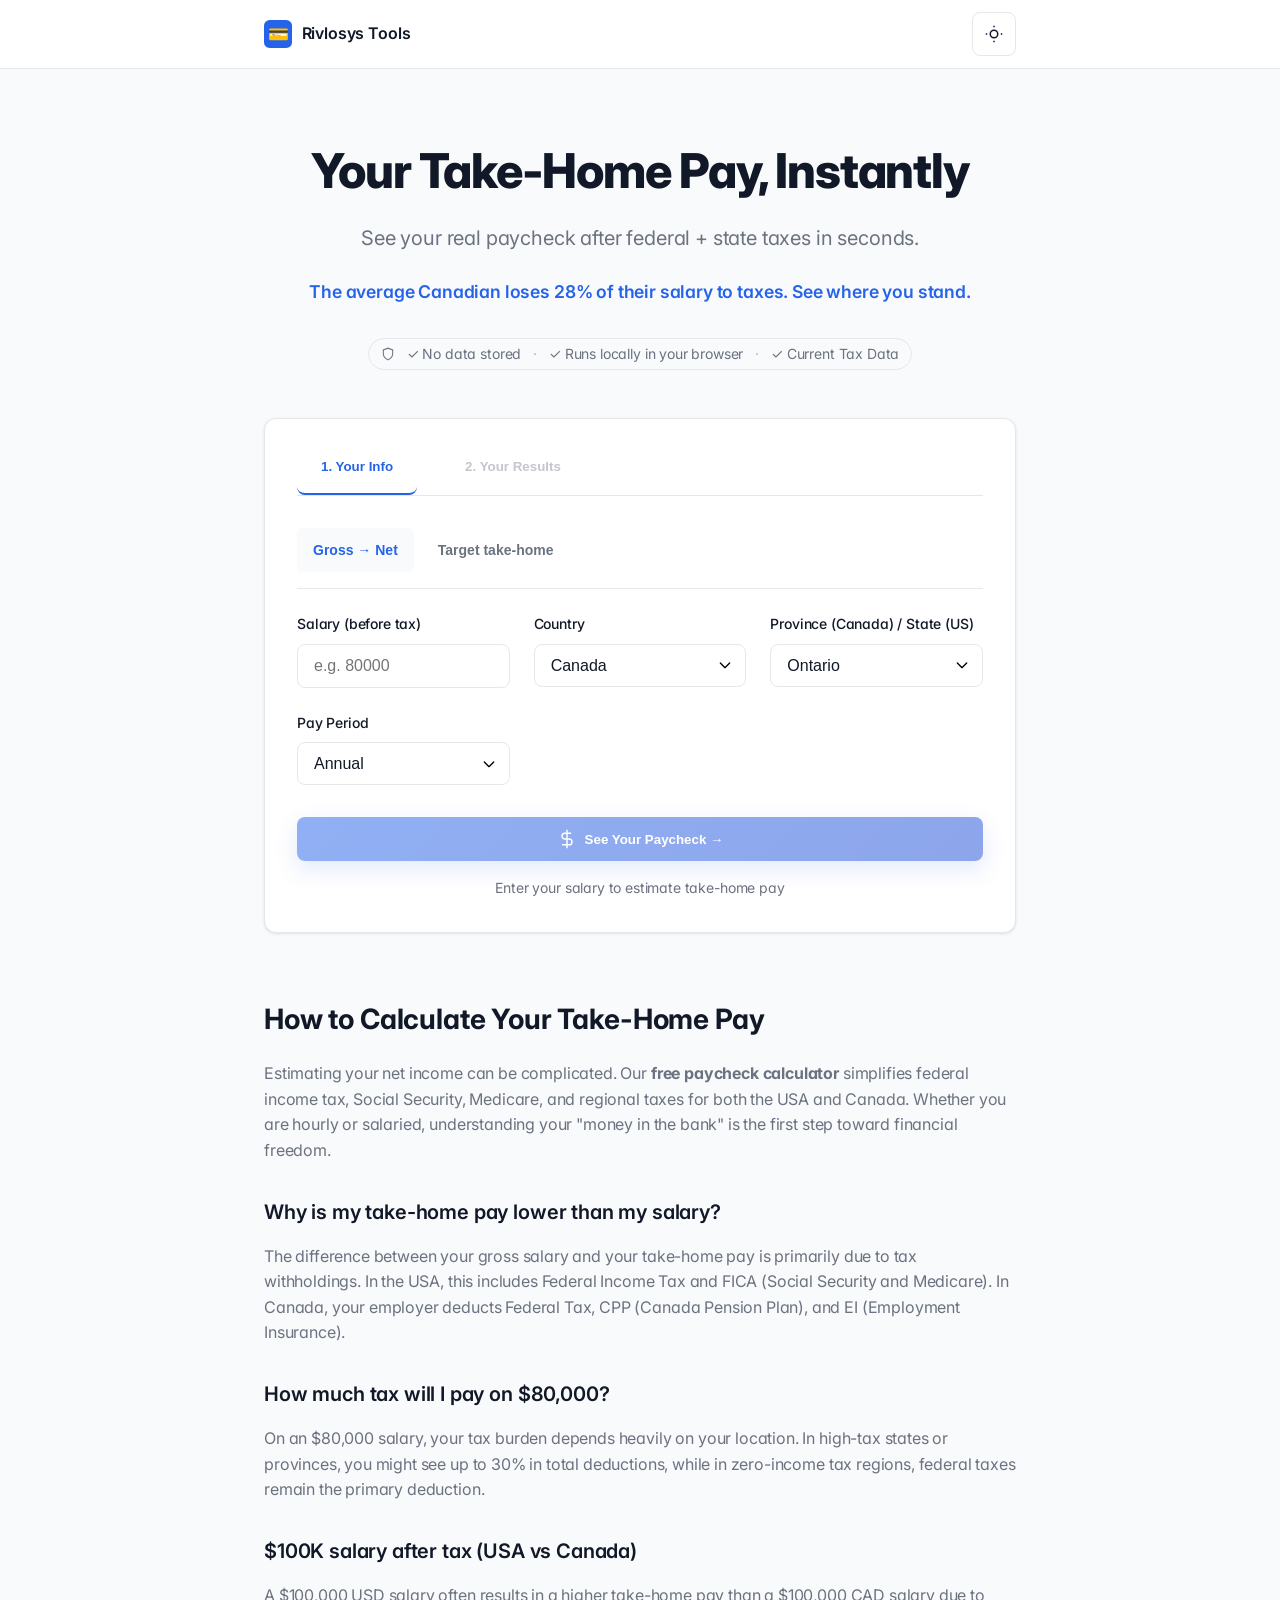
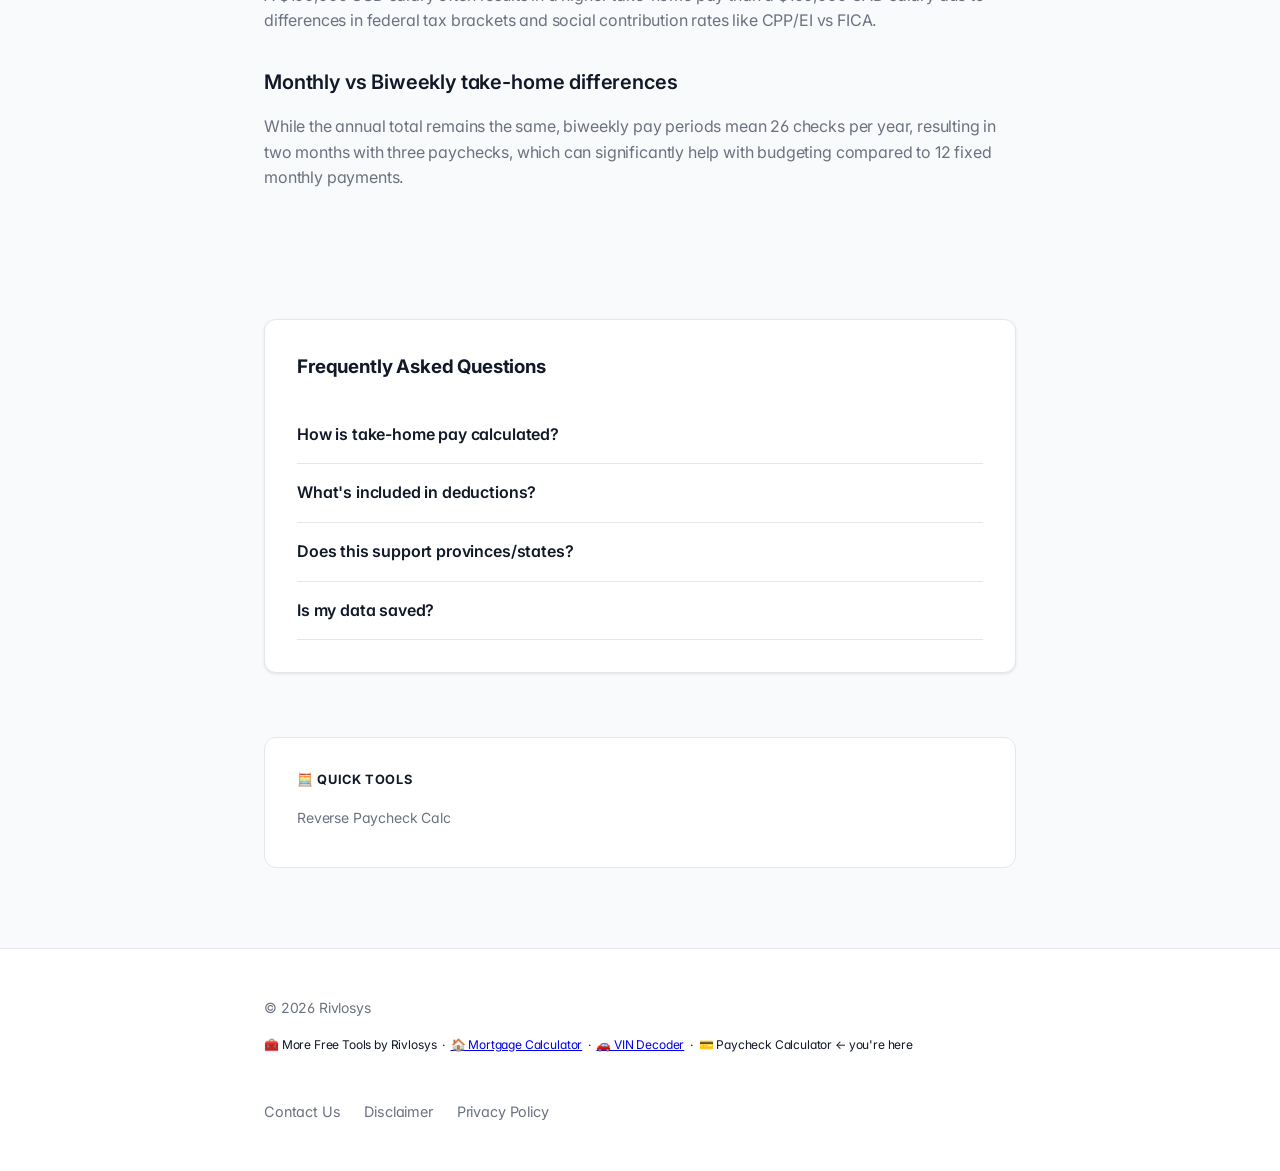
==== commit c79d2742: "Add files via upload" ====
--- a/index.html
+++ b/index.html
@@ -13,7 +13,7 @@
       gtag('config', 'G-M5DQ95JYRM');
     </script>
     <!-- Favicon -->
-    <link rel="icon" href="data:image/svg+xml,<svg xmlns='http://www.w3.org/2000/svg' viewBox='0 0 28 28'><rect width='28' height='28' rx='8' fill='%232563eb'/><path d='M17 9a3 3 0 0 0-3-3h-1a3 3 0 0 0 0 6h2a3 3 0 0 1 0 6h-1a3 3 0 0 1-3-3M14 4v1.5M14 22.5V24' stroke='white' stroke-width='2.5' stroke-linecap='round'/></svg>">
+    <link rel="icon" href="data:image/svg+xml,<svg xmlns='http://www.w3.org/2000/svg' viewBox='0 0 100 100'><text y='.9em' font-size='90'>💳</text></svg>">
     <link rel="apple-touch-icon" href="favicon.svg">
     <title>Salary After Tax Calculator — See Your Take‑Home Pay Instantly (USA & Canada)</title>
     <meta name="description" id="meta-desc" content="Free paycheck calculator for USA & Canada. Enter your salary → see exact take-home after federal tax, state/province tax, CPP, EI, and Social Security. No signup needed.">
@@ -139,9 +139,9 @@
     <header>
         <nav class="container">
             <div class="logo">
-                <svg width="28" height="28" viewBox="0 0 28 28" fill="none" xmlns="http://www.w3.org/2000/svg">
-                    <rect width="28" height="28" rx="8" fill="#2563eb"/>
-                    <path d="M17 9a3 3 0 0 0-3-3h-1a3 3 0 0 0 0 6h2a3 3 0 0 1 0 6h-1a3 3 0 0 1-3-3M14 5v1.5M14 21.5V23" stroke="white" stroke-width="2" stroke-linecap="round"/>
+                <svg width="28" height="28" viewBox="0 0 100 100" xmlns="http://www.w3.org/2000/svg">
+                    <rect width="100" height="100" rx="20" fill="#2563eb"/>
+                    <text x="50" y="72" font-size="60" text-anchor="middle" fill="white">💳</text>
                 </svg>
                 <span>Rivlosys Tools</span>
             </div>
@@ -333,12 +333,6 @@
                 <h4>🧮 Quick Tools</h4>
                 <a href="https://pay.usecos.app/?mode=net-to-gross">Reverse Paycheck Calc</a>
             </div>
-            <div class="grid-item">
-                <h4> Rivlosys Tools</h4>
-                <a href="https://mortgage.usecos.app/" rel="noopener">🏠 Mortgage Calculator</a>
-                <a href="https://vin.usecos.app/" rel="noopener">🚗 VIN Decoder</a>
-                <a href="https://pay.usecos.app/" style="color:var(--muted); pointer-events:none; cursor:default;">💳 Paycheck ← here</a>
-            </div>
         </section>
     </main>
 
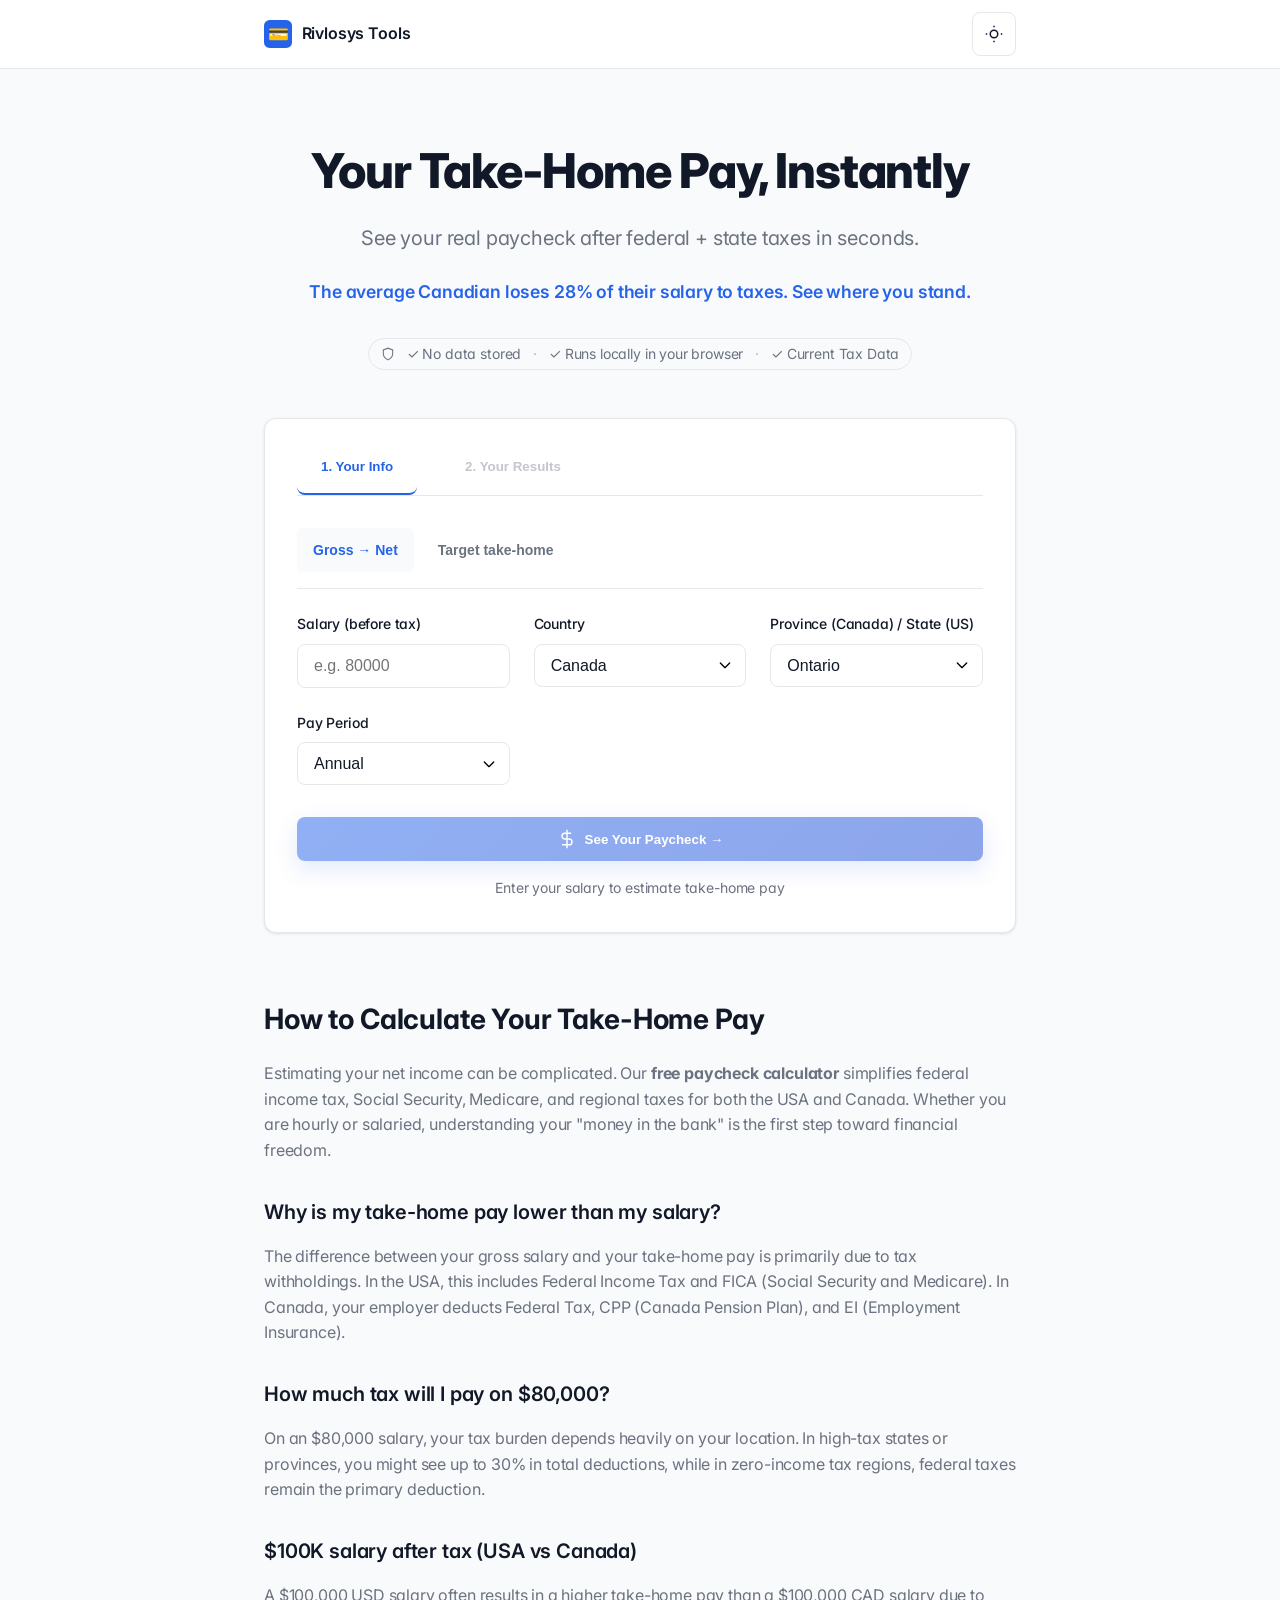
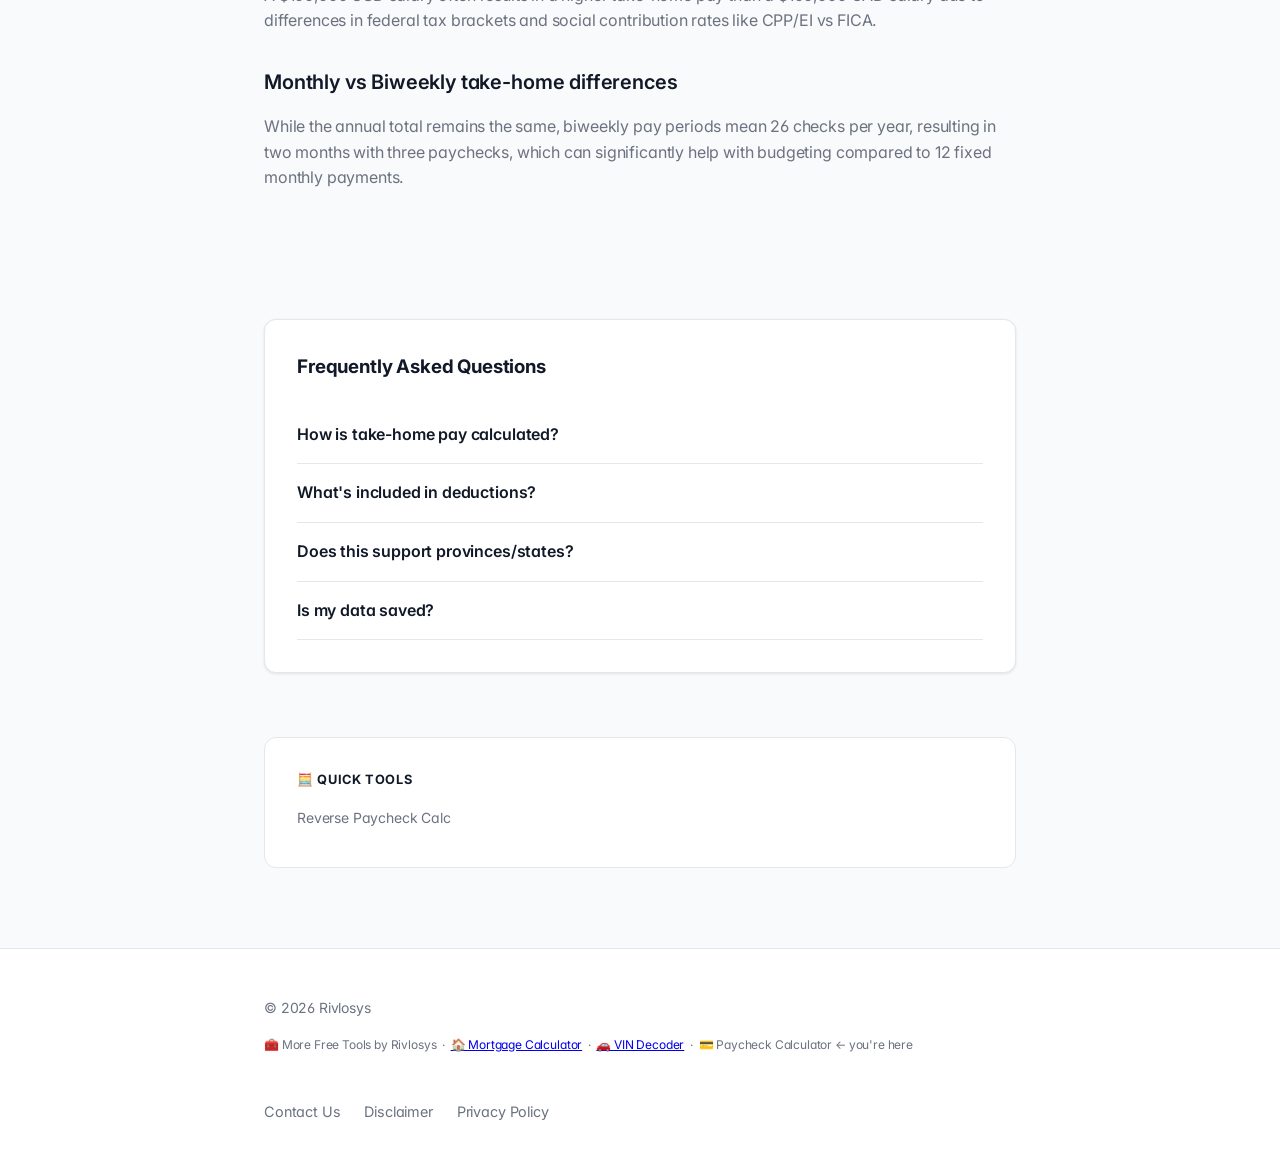
==== commit c2518581: "Add files via upload" ====
--- a/index.html
+++ b/index.html
@@ -340,11 +340,11 @@
         <div class="container footer-content">
             <div class="footer-brand">
                 <p class="muted">© <span id="footer-year"></span> Rivlosys</p>
-                <div style="margin-bottom:14px; font-size:12px; color: var(--muted);">
+                <div style="margin-bottom:14px; font-size:12px; color: var(--text-muted);">
                   🧰 More Free Tools by Rivlosys &nbsp;·&nbsp;
                   <a href="https://mortgage.usecos.app" rel="noopener">🏠 Mortgage Calculator</a> &nbsp;·&nbsp;
                   <a href="https://vin.usecos.app" rel="noopener">🚗 VIN Decoder</a> &nbsp;·&nbsp;
-                  <span style="color: var(--muted); cursor: default;">💳 Paycheck Calculator ← you're here</span>
+                  <span style="color: var(--text-muted); cursor: default;">💳 Paycheck Calculator ← you're here</span>
                 </div>
             </div>
             <div class="footer-links">
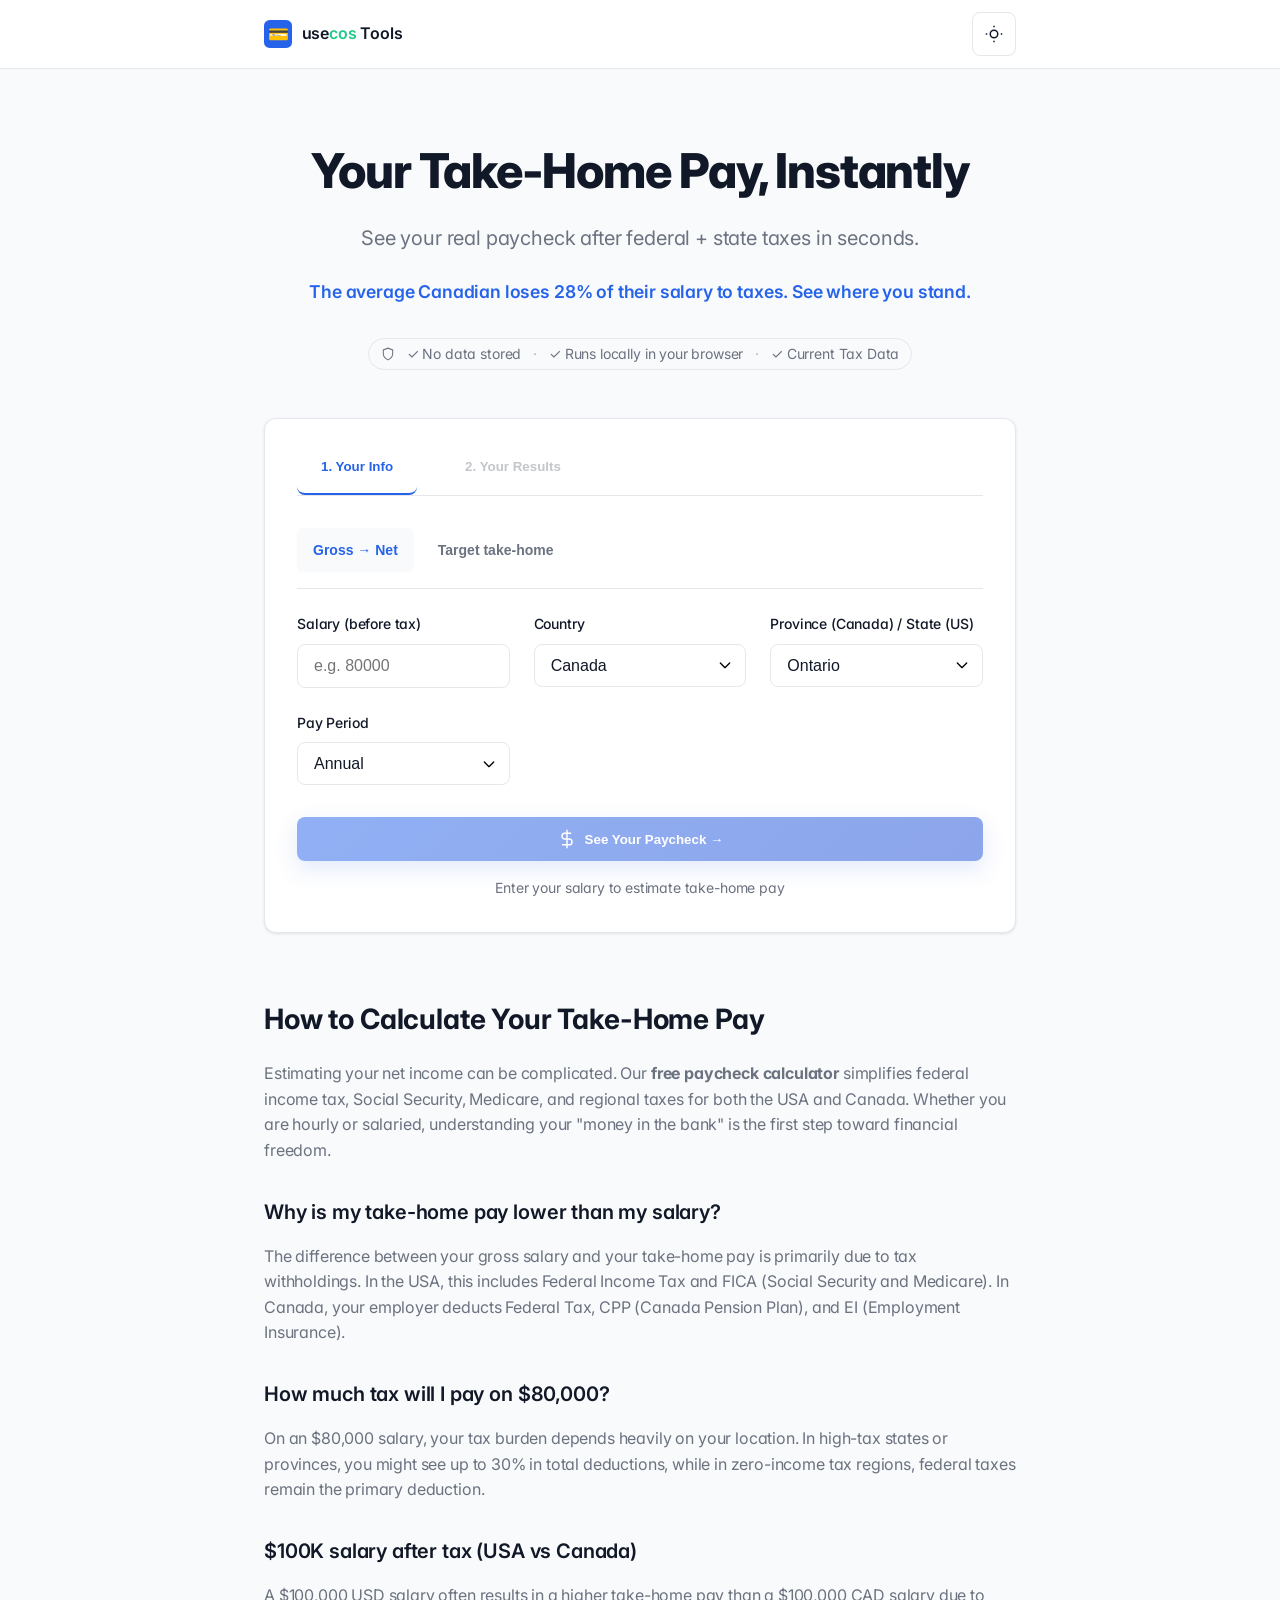
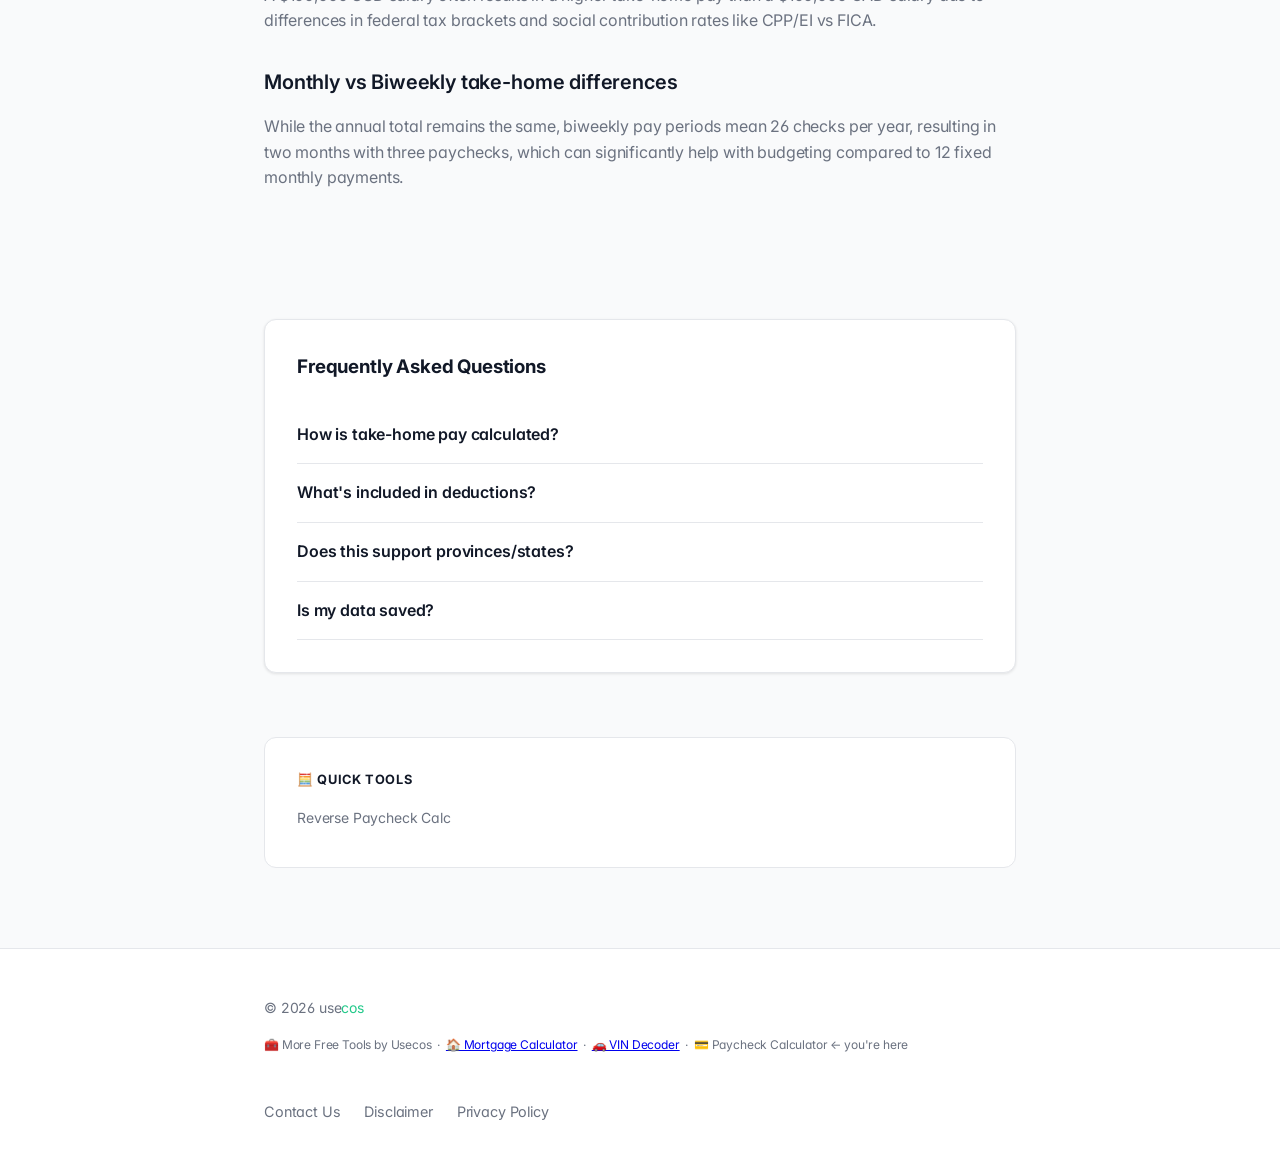
==== commit cb3e440f: "Add files via upload" ====
--- a/index.html
+++ b/index.html
@@ -4,13 +4,13 @@
     <meta charset="UTF-8">
     <meta name="viewport" content="width=device-width, initial-scale=1.0">
     <!-- Google tag (gtag.js) -->
-    <script async src="https://www.googletagmanager.com/gtag/js?id=G-M5DQ95JYRM"></script>
+    <script async src="https://www.googletagmanager.com/gtag/js?id=G-1VDXWTL2CJ"></script>
     <script>
       window.dataLayer = window.dataLayer || [];
       function gtag(){dataLayer.push(arguments);}
       gtag('js', new Date());
 
-      gtag('config', 'G-M5DQ95JYRM');
+      gtag('config', 'G-1VDXWTL2CJ');
     </script>
     <!-- Favicon -->
     <link rel="icon" href="data:image/svg+xml,<svg xmlns='http://www.w3.org/2000/svg' viewBox='0 0 100 100'><text y='.9em' font-size='90'>💳</text></svg>">
@@ -29,7 +29,7 @@
     <meta property="og:url" content="https://pay.usecos.app/">
     <meta property="og:title" content="Paycheck Calculator USA & Canada — Free Take-Home Pay">
     <meta property="og:description" content="Free paycheck calculator for USA and Canada. See take-home pay after federal tax, CPP, EI, Social Security.">
-    <meta property="og:site_name" content="Rivlosys Tools">
+    <meta property="og:site_name" content="Usecos Tools">
     <meta property="og:locale" content="en_US">
 
     <!-- Twitter -->
@@ -89,7 +89,7 @@
       "@type": "FAQPage",
       "mainEntity": [{
         "@type": "Question",
-        "name": "Is the Rivlosys Paycheck Calculator free to use?",
+        "name": "Is the Usecos Paycheck Calculator free to use?",
         "acceptedAnswer": { "@type": "Answer", "text": "Yes, it is 100% free and does not store your data." }
       },
       {
@@ -143,7 +143,7 @@
                     <rect width="100" height="100" rx="20" fill="#2563eb"/>
                     <text x="50" y="72" font-size="60" text-anchor="middle" fill="white">💳</text>
                 </svg>
-                <span>Rivlosys Tools</span>
+                <span>use<span style="color:#22c98a">cos</span> Tools</span>
             </div>
             <button id="theme-toggle" aria-label="Toggle dark mode" class="icon-btn">
                 <svg id="sun-icon" width="18" height="18" viewBox="0 0 24 24" fill="none" stroke="currentColor" stroke-width="2"><circle cx="12" cy="12" r="5"/><line x1="12" y1="1" x2="12" y2="3"/><line x1="12" y1="21" x2="12" y2="23"/><line x1="1" y1="12" x2="3" y2="12"/><line x1="21" y1="12" x2="23" y2="12"/></svg>
@@ -265,7 +265,7 @@
                 </div>
                 <div id="feedback-row" class="feedback-row hidden"></div>
                 <div id="donate-container" class="hidden">
-                    <a href="https://www.buymeacoffee.com/rivlosys" target="_blank" rel="noopener noreferrer" class="bmc-btn">
+                    <a href="https://www.buymeacoffee.com/usecos" target="_blank" rel="noopener noreferrer" class="bmc-btn">
                         <svg width="18" height="18" viewBox="0 0 24 24" fill="none" stroke="currentColor" stroke-width="2"><path d="M18 8h1a4 4 0 0 1 0 8h-1"/><path d="M2 8h16v9a4 4 0 0 1-4 4H6a4 4 0 0 1-4-4V8z"/><line x1="6" y1="1" x2="6" y2="4"/><line x1="10" y1="1" x2="10" y2="4"/><line x1="14" y1="1" x2="14" y2="4"/></svg>
                         Buy Me a Coffee
                     </a>
@@ -339,9 +339,9 @@
     <footer>
         <div class="container footer-content">
             <div class="footer-brand">
-                <p class="muted">© <span id="footer-year"></span> Rivlosys</p>
+                <p class="muted">© <span id="footer-year"></span> use<span style="color:#22c98a">cos</span></p>
                 <div style="margin-bottom:14px; font-size:12px; color: var(--text-muted);">
-                  🧰 More Free Tools by Rivlosys &nbsp;·&nbsp;
+                  🧰 More Free Tools by Usecos &nbsp;·&nbsp;
                   <a href="https://mortgage.usecos.app" rel="noopener">🏠 Mortgage Calculator</a> &nbsp;·&nbsp;
                   <a href="https://vin.usecos.app" rel="noopener">🚗 VIN Decoder</a> &nbsp;·&nbsp;
                   <span style="color: var(--text-muted); cursor: default;">💳 Paycheck Calculator ← you're here</span>
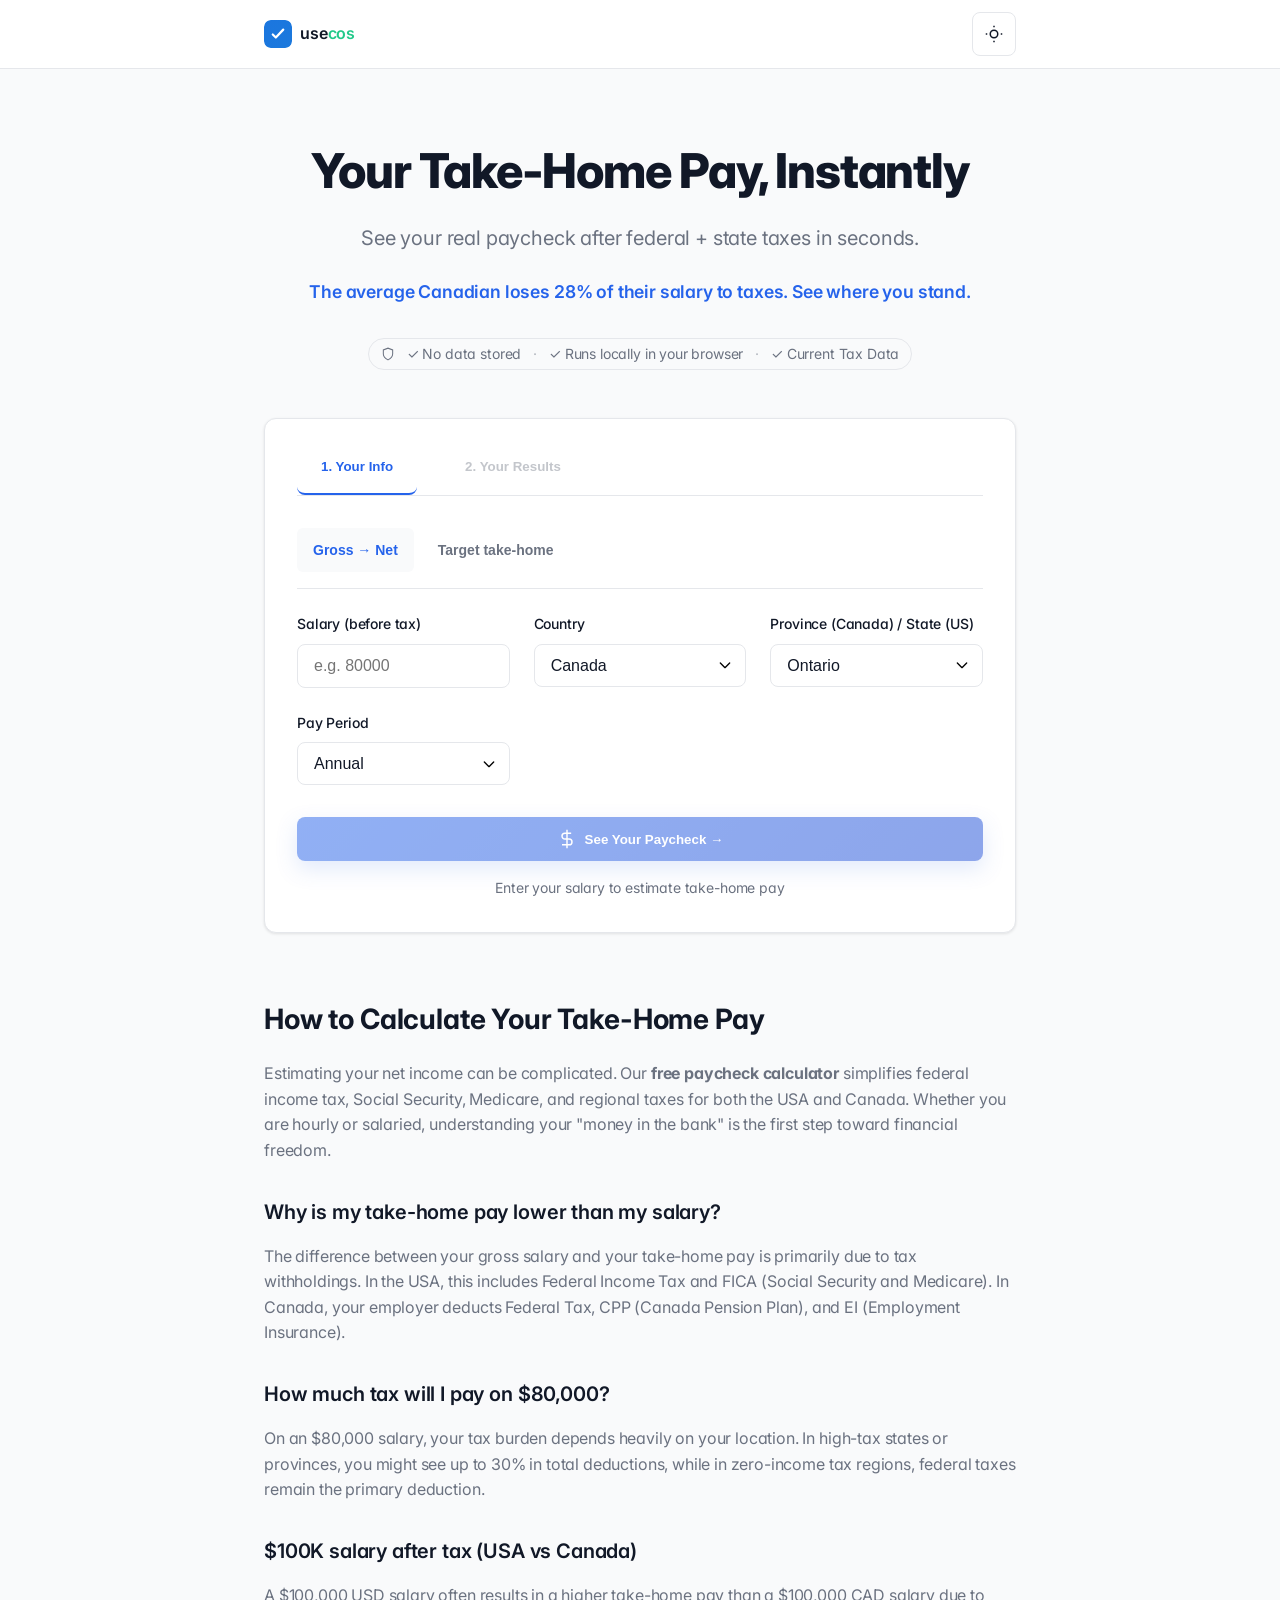
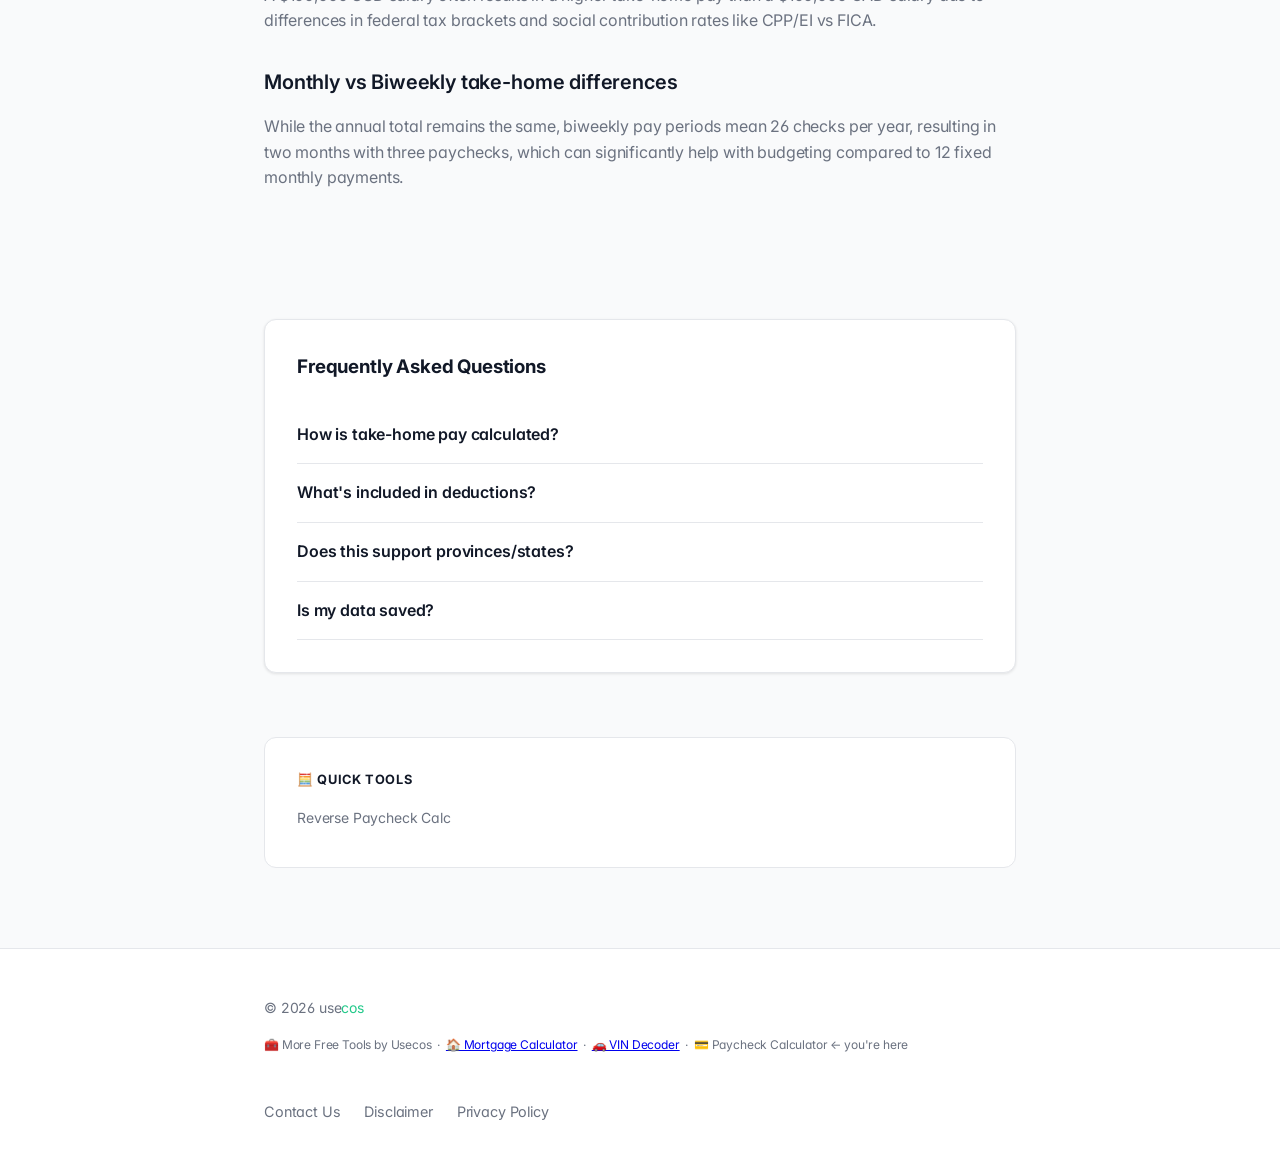
==== commit 000a3c41: "Add files via upload" ====
--- a/index.html
+++ b/index.html
@@ -139,11 +139,12 @@
     <header>
         <nav class="container">
             <div class="logo">
-                <svg width="28" height="28" viewBox="0 0 100 100" xmlns="http://www.w3.org/2000/svg">
-                    <rect width="100" height="100" rx="20" fill="#2563eb"/>
-                    <text x="50" y="72" font-size="60" text-anchor="middle" fill="white">💳</text>
+                <svg width="28" height="28" viewBox="0 0 32 32" fill="none" xmlns="http://www.w3.org/2000/svg" style="border-radius:6px">
+                    <rect width="32" height="32" rx="8" fill="url(#logo_grad_pay)"/>
+                    <path d="M22 11L13.5 20L10 16.5" stroke="white" stroke-width="2.5" stroke-linecap="round" stroke-linejoin="round"/>
+                    <defs><linearGradient id="logo_grad_pay" x1="0" y1="0" x2="32" y2="32"><stop stop-color="#1b76df"/><stop offset="1" stop-color="#22c98a"/></linearGradient></defs>
                 </svg>
-                <span>use<span style="color:#22c98a">cos</span> Tools</span>
+                <span>use<span style="color:#22c98a">cos</span></span>
             </div>
             <button id="theme-toggle" aria-label="Toggle dark mode" class="icon-btn">
                 <svg id="sun-icon" width="18" height="18" viewBox="0 0 24 24" fill="none" stroke="currentColor" stroke-width="2"><circle cx="12" cy="12" r="5"/><line x1="12" y1="1" x2="12" y2="3"/><line x1="12" y1="21" x2="12" y2="23"/><line x1="1" y1="12" x2="3" y2="12"/><line x1="21" y1="12" x2="23" y2="12"/></svg>
--- a/style.css
+++ b/style.css
@@ -31,7 +31,7 @@
 
 header { background: var(--card-bg); border-bottom: 1px solid var(--border); padding: 0.75rem 0; }
 nav { display: flex; justify-content: space-between; align-items: center; }
-.logo { display: flex; align-items: center; gap: 0.6rem; font-weight: 600; }
+.logo { display: flex; align-items: center; justify-content: center; gap: 8px; font-weight: 600; }
 .logo svg { flex-shrink: 0; }
 
 .hero { text-align: center; padding: 4rem 0 3rem; }
--- a/style.css
+++ b/style.css
@@ -31,7 +31,7 @@
 
 header { background: var(--card-bg); border-bottom: 1px solid var(--border); padding: 0.75rem 0; }
 nav { display: flex; justify-content: space-between; align-items: center; }
-.logo { display: flex; align-items: center; gap: 0.6rem; font-weight: 600; }
+.logo { display: flex; align-items: center; justify-content: center; gap: 8px; font-weight: 600; }
 .logo svg { flex-shrink: 0; }
 
 .hero { text-align: center; padding: 4rem 0 3rem; }
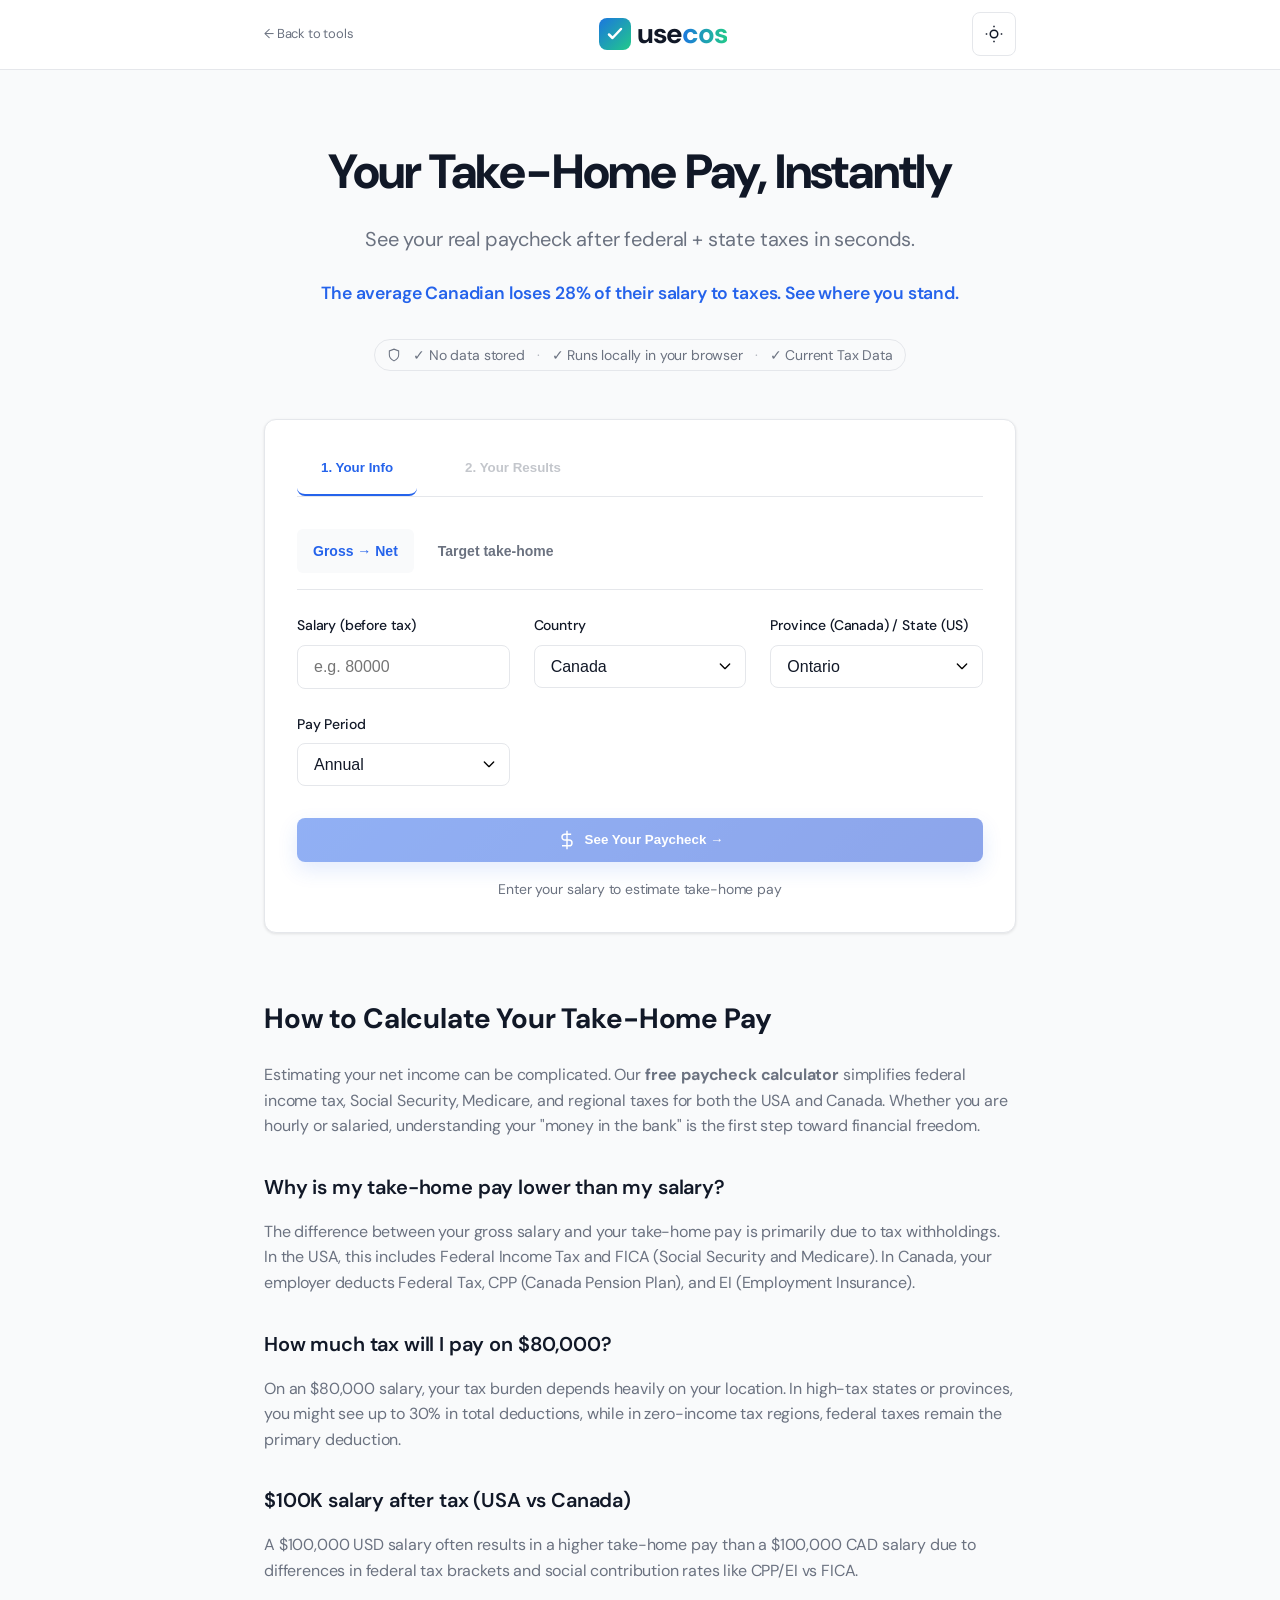
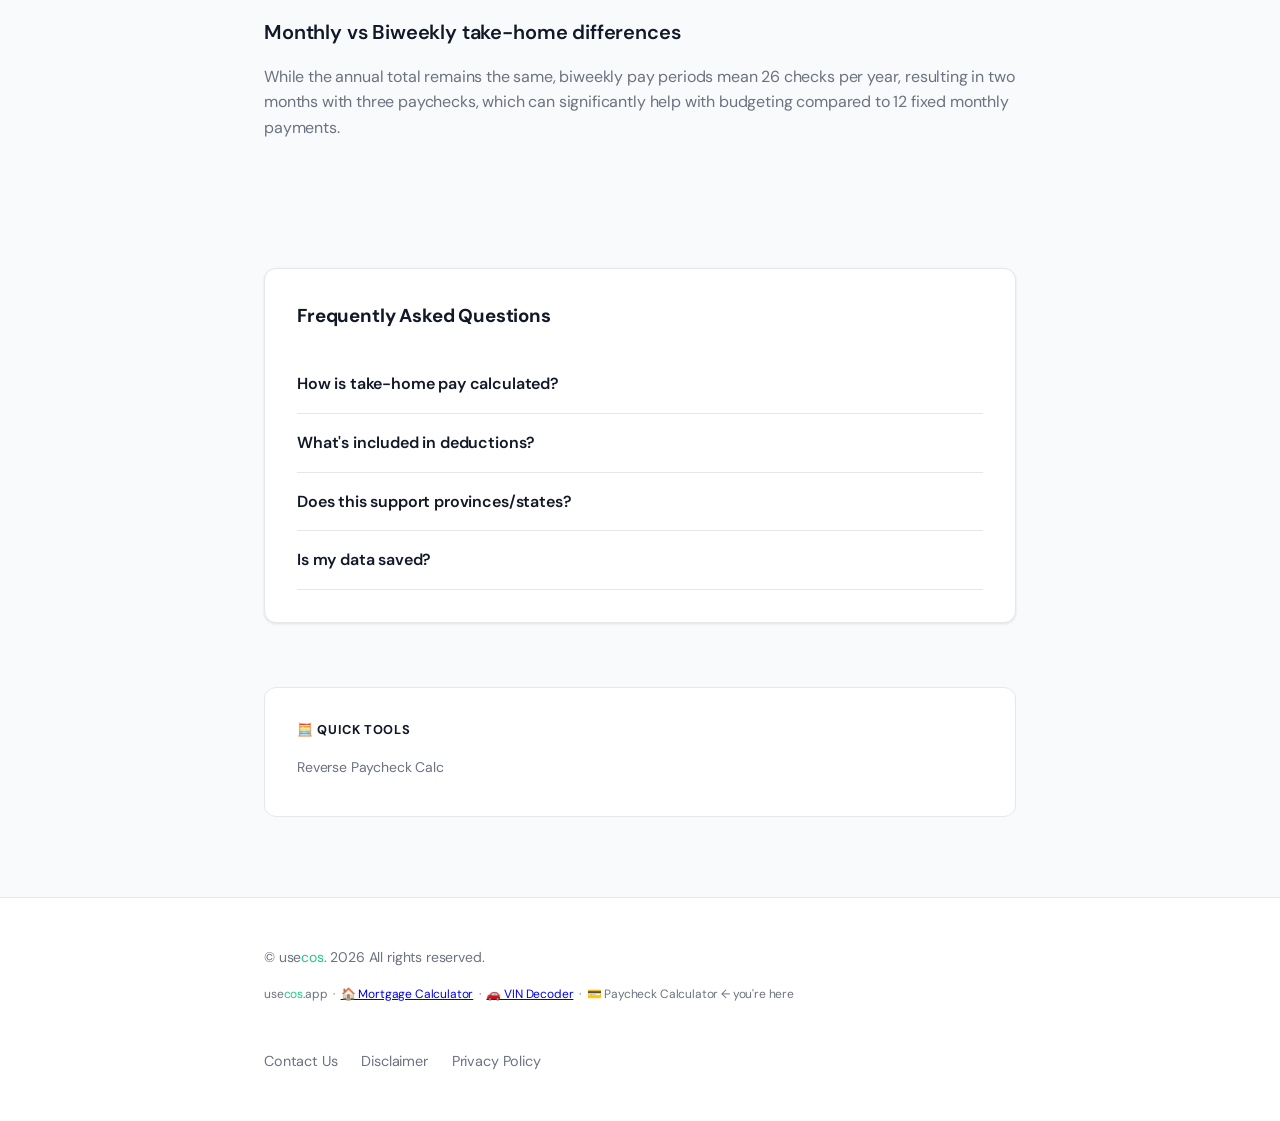
==== commit 16a63b3b: "Add files via upload" ====
--- a/index.html
+++ b/index.html
@@ -28,19 +28,21 @@
     <meta property="og:type" content="website">
     <meta property="og:url" content="https://pay.usecos.app/">
     <meta property="og:title" content="Paycheck Calculator USA & Canada — Free Take-Home Pay">
-    <meta property="og:description" content="Free paycheck calculator for USA and Canada. See take-home pay after federal tax, CPP, EI, Social Security.">
-    <meta property="og:site_name" content="Usecos Tools">
+    <meta property="og:description" content="Free paycheck calculator for USA and Canada. See take-home pay after federal, state/province tax, CPP, EI, and Social Security.">
+    <meta property="og:site_name" content="usecos">
     <meta property="og:locale" content="en_US">
+    <meta property="og:image" content="https://pay.usecos.app/og-pay.png">
 
     <!-- Twitter -->
-    <meta property="twitter:card" content="summary_large_image">
+    <meta name="twitter:card" content="summary_large_image">
+    <meta name="twitter:image" content="https://pay.usecos.app/og-pay.png">
     <meta property="twitter:url" content="https://pay.usecos.app/">
     <meta property="twitter:title" content="Paycheck Calculator USA & Canada — Free Take-Home Pay">
-    <meta property="twitter:description" content="Free paycheck calculator for USA and Canada. See take-home pay after federal tax, CPP, EI, Social Security.">
+    <meta property="twitter:description" content="Free paycheck calculator for USA and Canada. See take-home pay after federal, state/province tax, CPP, EI, and Social Security.">
 
     <link rel="preconnect" href="https://fonts.googleapis.com">
     <link rel="preconnect" href="https://fonts.gstatic.com" crossorigin>
-    <link href="https://fonts.googleapis.com/css2?family=Inter:wght@400;500;600&display=swap" rel="stylesheet">
+    <link href="https://fonts.googleapis.com/css2?family=DM+Sans:wght@400;500;600;700&display=swap" rel="stylesheet">
     <link rel="stylesheet" href="style.css">
 
     <script type="application/ld+json">
@@ -138,14 +140,20 @@
     <body>
     <header>
         <nav class="container">
-            <div class="logo">
-                <svg width="28" height="28" viewBox="0 0 32 32" fill="none" xmlns="http://www.w3.org/2000/svg" style="border-radius:6px">
-                    <rect width="32" height="32" rx="8" fill="url(#logo_grad_pay)"/>
-                    <path d="M22 11L13.5 20L10 16.5" stroke="white" stroke-width="2.5" stroke-linecap="round" stroke-linejoin="round"/>
-                    <defs><linearGradient id="logo_grad_pay" x1="0" y1="0" x2="32" y2="32"><stop stop-color="#1b76df"/><stop offset="1" stop-color="#22c98a"/></linearGradient></defs>
-                </svg>
-                <span>use<span style="color:#22c98a">cos</span></span>
-            </div>
+            <a href="https://usecos.app" class="muted" style="text-decoration:none; font-size:13px;">← Back to tools</a>
+            <a href="/" class="logo">
+                <div class="wordmark">
+                    <svg width="32" height="32" viewBox="0 0 32 32" fill="none" xmlns="http://www.w3.org/2000/svg">
+                        <rect width="32" height="32" rx="8" fill="url(#logo_grad_pay)"/>
+                        <path d="M22 11L13.5 20L10 16.5" stroke="white" stroke-width="2.5" stroke-linecap="round" stroke-linejoin="round"/>
+                        <defs>
+                            <linearGradient id="logo_grad_pay" x1="0" y1="0" x2="32" y2="32" gradientUnits="userSpaceOnUse">
+                                <stop stop-color="#1b76df"/><stop offset="1" stop-color="#22c98a"/>
+                            </linearGradient>
+                        </defs>
+                    </svg>use<span>cos</span>
+                </div>
+            </a>
             <button id="theme-toggle" aria-label="Toggle dark mode" class="icon-btn">
                 <svg id="sun-icon" width="18" height="18" viewBox="0 0 24 24" fill="none" stroke="currentColor" stroke-width="2"><circle cx="12" cy="12" r="5"/><line x1="12" y1="1" x2="12" y2="3"/><line x1="12" y1="21" x2="12" y2="23"/><line x1="1" y1="12" x2="3" y2="12"/><line x1="21" y1="12" x2="23" y2="12"/></svg>
                 <svg id="moon-icon" class="hidden" width="18" height="18" viewBox="0 0 24 24" fill="none" stroke="currentColor" stroke-width="2"><path d="M21 12.79A9 9 0 1 1 11.21 3 7 7 0 0 0 21 12.79z"/></svg>
@@ -340,9 +348,9 @@
     <footer>
         <div class="container footer-content">
             <div class="footer-brand">
-                <p class="muted">© <span id="footer-year"></span> use<span style="color:#22c98a">cos</span></p>
+                <p class="muted">© use<span style="color:#22c98a">cos</span>. <span id="footer-year"></span> All rights reserved.</p>
                 <div style="margin-bottom:14px; font-size:12px; color: var(--text-muted);">
-                  🧰 More Free Tools by Usecos &nbsp;·&nbsp;
+                  use<span style="color:#22c98a">cos</span>.app &nbsp;·&nbsp;
                   <a href="https://mortgage.usecos.app" rel="noopener">🏠 Mortgage Calculator</a> &nbsp;·&nbsp;
                   <a href="https://vin.usecos.app" rel="noopener">🚗 VIN Decoder</a> &nbsp;·&nbsp;
                   <span style="color: var(--text-muted); cursor: default;">💳 Paycheck Calculator ← you're here</span>
--- a/style.css
+++ b/style.css
@@ -19,7 +19,7 @@
 
 * { box-sizing: border-box; margin: 0; padding: 0; }
 body { 
-    font-family: 'Inter', sans-serif; 
+    font-family: 'DM Sans', sans-serif; 
     background: var(--bg); 
     color: var(--text); 
     line-height: 1.6; 
@@ -31,8 +31,29 @@
 
 header { background: var(--card-bg); border-bottom: 1px solid var(--border); padding: 0.75rem 0; }
 nav { display: flex; justify-content: space-between; align-items: center; }
-.logo { display: flex; align-items: center; justify-content: center; gap: 8px; font-weight: 600; }
+.logo { display: flex; align-items: center; justify-content: center; gap: 8px; font-weight: 600; text-decoration: none; }
 .logo svg { flex-shrink: 0; }
+
+.wordmark {
+  font-weight: 700;
+  font-size: 28px;
+  letter-spacing: -1px;
+  color: var(--text);
+  display: flex;
+  align-items: center;
+  gap: 0;
+}
+.wordmark svg { margin-right: 6px; }
+.wordmark span {
+  display: inline-block;
+  background: linear-gradient(90deg, #1b76df 0%, #22c98a 50%, #1b76df 100%);
+  background-size: 200% auto;
+  -webkit-background-clip: text;
+  -webkit-text-fill-color: transparent;
+  background-clip: text;
+  animation: gradientShift 3s 0.3s ease-in-out infinite alternate;
+}
+@keyframes gradientShift { 0% { background-position: left center; } 100% { background-position: right center; } }
 
 .hero { text-align: center; padding: 4rem 0 3rem; }
 h1 { font-size: 3rem; font-weight: 800; margin-bottom: 0.75rem; transition: opacity 0.3s; letter-spacing: -0.025em; }
--- a/style.css
+++ b/style.css
@@ -19,7 +19,7 @@
 
 * { box-sizing: border-box; margin: 0; padding: 0; }
 body { 
-    font-family: 'Inter', sans-serif; 
+    font-family: 'DM Sans', sans-serif; 
     background: var(--bg); 
     color: var(--text); 
     line-height: 1.6; 
@@ -31,8 +31,29 @@
 
 header { background: var(--card-bg); border-bottom: 1px solid var(--border); padding: 0.75rem 0; }
 nav { display: flex; justify-content: space-between; align-items: center; }
-.logo { display: flex; align-items: center; justify-content: center; gap: 8px; font-weight: 600; }
+.logo { display: flex; align-items: center; justify-content: center; gap: 8px; font-weight: 600; text-decoration: none; }
 .logo svg { flex-shrink: 0; }
+
+.wordmark {
+  font-weight: 700;
+  font-size: 28px;
+  letter-spacing: -1px;
+  color: var(--text);
+  display: flex;
+  align-items: center;
+  gap: 0;
+}
+.wordmark svg { margin-right: 6px; }
+.wordmark span {
+  display: inline-block;
+  background: linear-gradient(90deg, #1b76df 0%, #22c98a 50%, #1b76df 100%);
+  background-size: 200% auto;
+  -webkit-background-clip: text;
+  -webkit-text-fill-color: transparent;
+  background-clip: text;
+  animation: gradientShift 3s 0.3s ease-in-out infinite alternate;
+}
+@keyframes gradientShift { 0% { background-position: left center; } 100% { background-position: right center; } }
 
 .hero { text-align: center; padding: 4rem 0 3rem; }
 h1 { font-size: 3rem; font-weight: 800; margin-bottom: 0.75rem; transition: opacity 0.3s; letter-spacing: -0.025em; }
